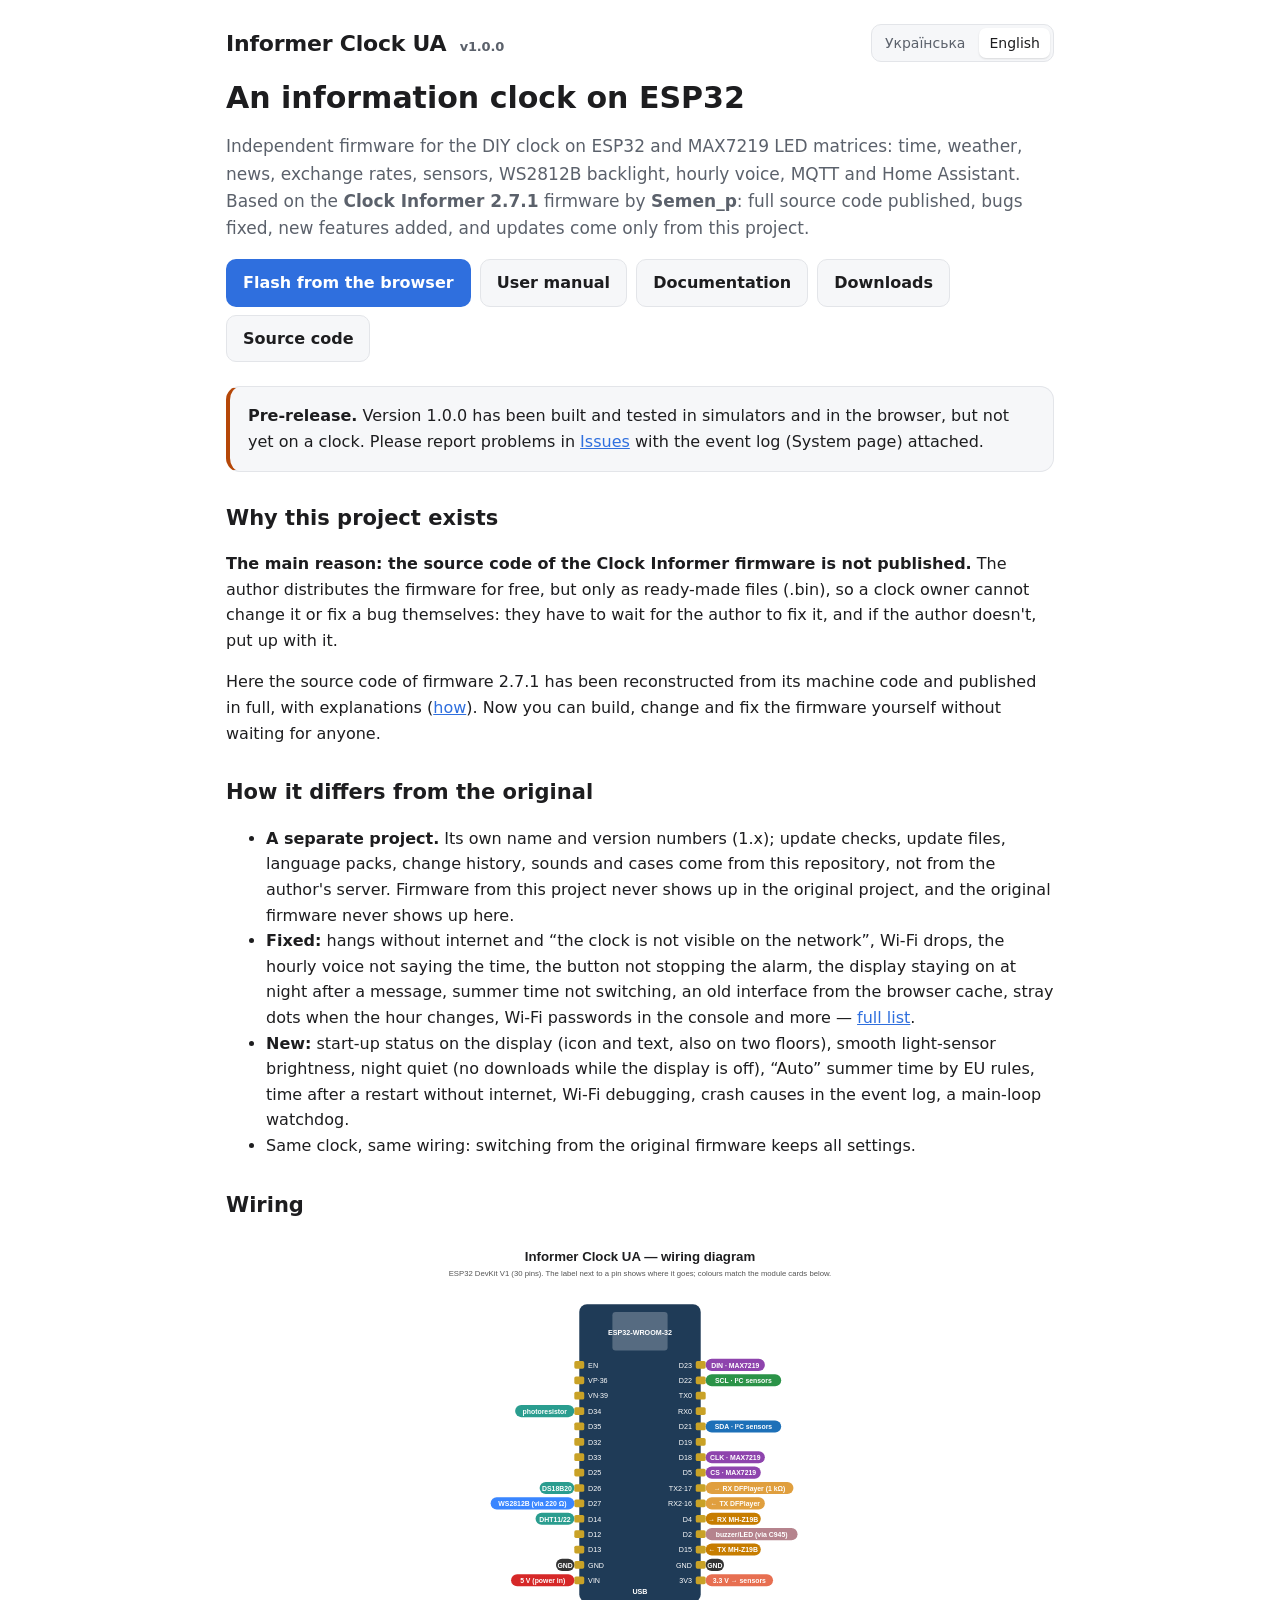
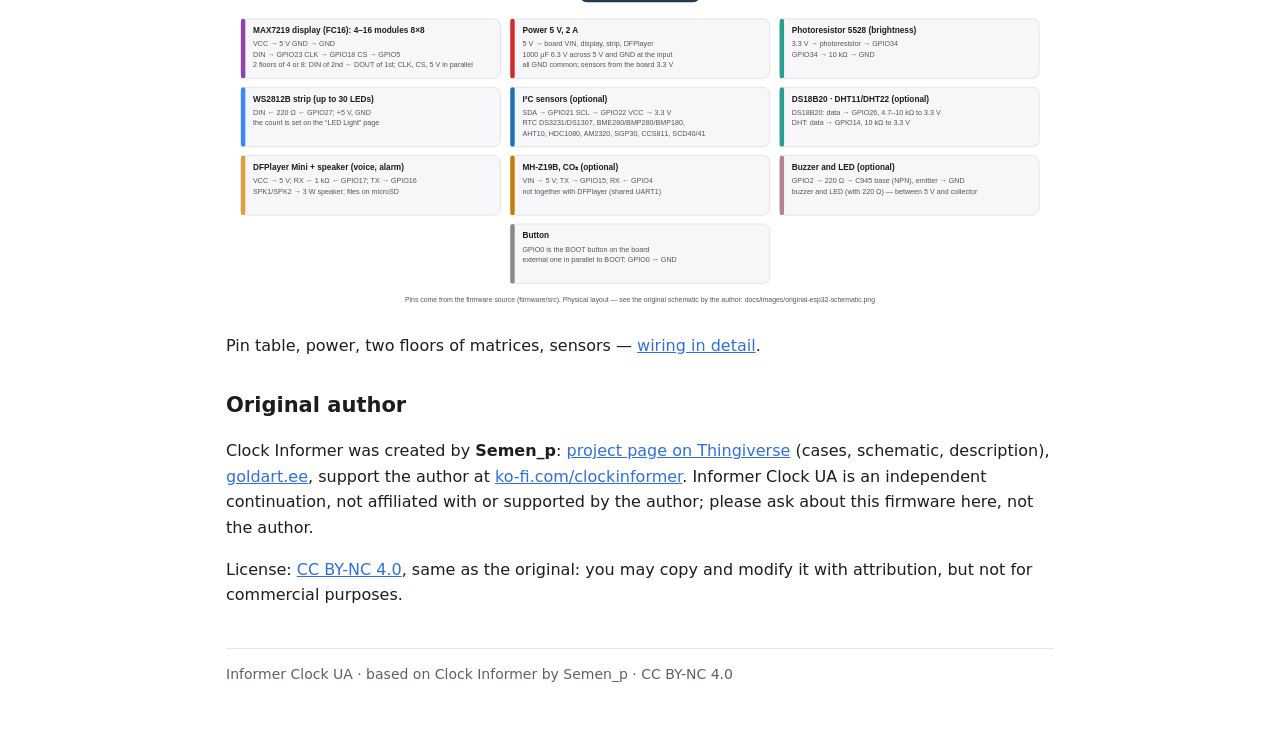
==== docs/index.html @ 3991f2bc "Опис: головна причина проєкту — вихідний код оригіналу не опублікований README, сайт, зміст документ" ====
<!doctype html>
<html lang="uk">
<head>
<meta charset="utf-8">
<meta name="viewport" content="width=device-width, initial-scale=1">
<title>Informer Clock UA</title>
<meta name="description" content="Informer Clock UA — незалежна прошивка з повним вихідним кодом для годинника-інформера на ESP32 і MAX7219 / independent firmware with full source code for the ESP32 + MAX7219 information clock">
<link rel="stylesheet" href="assets/site.css">
</head>
<body>
<main>
<header class="top">
  <div class="brand">Informer Clock UA <small>v<span id="ver">…</span></small></div>
  <div class="lang"><button data-set="uk">Українська</button><button data-set="en">English</button></div>
</header>

<!-- ============================== УКРАЇНСЬКА ============================== -->
<div data-l="uk">
<h1>Годинник-інформер на ESP32</h1>
<p class="lead">Незалежна прошивка для саморобного годинника на ESP32 і світлодіодних матрицях MAX7219: час, погода, новини, курси валют, датчики, підсвітка WS2812B, голос щогодини, MQTT і Home Assistant. Заснована на прошивці <b>Clock Informer 2.7.1</b> автора <b>Semen_p</b>: вихідний код опубліковано повністю, помилки виправлено, додано нові функції, оновлення приходять лише з цього проєкту.</p>

<p><a class="btn" href="flasher/">Прошити з браузера</a> <a class="btn secondary" href="manual/">Інструкція користувача</a> <a class="btn secondary" href="https://github.com/roman885-85/informer-clock-ua/blob/main/docs/uk/README.md">Документація</a> <a class="btn secondary" href="https://github.com/roman885-85/informer-clock-ua/releases">Завантаження</a> <a class="btn secondary" href="https://github.com/roman885-85/informer-clock-ua">Вихідний код</a></p>

<div class="card note"><b>Попередній випуск.</b> Версію 1.0.0 зібрано й перевірено на імітаторах та в браузері, але ще не на годиннику. Про помилки пишіть у <a href="https://github.com/roman885-85/informer-clock-ua/issues">Issues</a>, додавши журнал подій (сторінка System).</div>

<h2>Навіщо цей проєкт</h2>
<p><b>Головна причина — вихідний код прошивки Clock Informer не опублікований.</b> Автор поширює прошивку безкоштовно, але лише готовими файлами (.bin), тож власник годинника не може сам змінити її чи виправити помилку: доводиться чекати, поки її виправить автор, а якщо автор її не виправляє — миритися з нею.</p>
<p>Тут вихідний код прошивки 2.7.1 відтворено з її машинного коду й опубліковано повністю, з поясненнями (<a href="https://github.com/roman885-85/informer-clock-ua/blob/main/docs/uk/architecture.md#звідки-код">як саме</a>). Тепер прошивку можна самому зібрати, змінити й виправити, не чекаючи нікого.</p>

<h2>Чим відрізняється від оригіналу</h2>
<ul>
  <li><b>Окремий проєкт.</b> Власна назва й нумерація версій (1.x); перевірка оновлень, файли оновлення, мовні пакети, історія змін, звуки й корпуси — з цього репозиторію, а не з сервера автора. Прошивки цього проєкту не з'являються в оригінальному проєкті, а оригінальні — тут.</li>
  <li><b>Виправлено:</b> зависання без інтернету й «годинник не видно в мережі», обриви Wi-Fi, голос щогодини, що не називав час, кнопку, що не вимикала будильник, табло, що світило вночі після повідомлення, літній час, що не перемикався, старий інтерфейс із кешу браузера, зайві точки при зміні години, паролі Wi-Fi у консолі та інше — <a href="https://github.com/roman885-85/informer-clock-ua/blob/main/docs/uk/architecture.md">повний перелік</a>.</li>
  <li><b>Нове:</b> стан запуску на табло (значок і напис, і на двох поверхах), плавна яскравість за датчиком світла, нічна тиша (без завантажень, поки табло погашене), літній час «Авто» за правилами ЄС, час після перезапуску без інтернету, налагодження по Wi-Fi, запис причин аварій у журнал, сторож головного циклу.</li>
  <li>Той самий годинник і та сама схема: перехід із прошивки автора зберігає всі налаштування.</li>
</ul>

<h2>Підключення</h2>
<p><img src="images/wiring-esp32-uk.svg" alt="Схема підключення до ESP32"></p>
<p>Таблиця виводів, живлення, два поверхи матриць, датчики — <a href="https://github.com/roman885-85/informer-clock-ua/blob/main/docs/uk/wiring.md">докладно про підключення</a>.</p>

<h2>Автор оригіналу</h2>
<p>Годинник Clock Informer створив <b>Semen_p</b>: <a href="https://www.thingiverse.com/thing:3924947">сторінка проєкту на Thingiverse</a> (корпуси, схема, опис), <a href="https://www.goldart.ee/">goldart.ee</a>, підтримати автора — <a href="https://ko-fi.com/clockinformer">ko-fi.com/clockinformer</a>. Informer Clock UA — незалежне продовження, не пов'язане з автором і не підтримуване ним; з питаннями щодо цієї прошивки звертайтеся сюди, а не до автора.</p>
<p>Ліцензія — <a href="https://creativecommons.org/licenses/by-nc/4.0/deed.uk">CC BY-NC 4.0</a>, як в оригіналу: можна копіювати й змінювати із зазначенням автора, але не з комерційною метою.</p>
</div>

<!-- ============================== ENGLISH ============================== -->
<div data-l="en">
<h1>An information clock on ESP32</h1>
<p class="lead">Independent firmware for the DIY clock on ESP32 and MAX7219 LED matrices: time, weather, news, exchange rates, sensors, WS2812B backlight, hourly voice, MQTT and Home Assistant. Based on the <b>Clock Informer 2.7.1</b> firmware by <b>Semen_p</b>: full source code published, bugs fixed, new features added, and updates come only from this project.</p>

<p><a class="btn" href="flasher/">Flash from the browser</a> <a class="btn secondary" href="manual/">User manual</a> <a class="btn secondary" href="https://github.com/roman885-85/informer-clock-ua/blob/main/docs/en/README.md">Documentation</a> <a class="btn secondary" href="https://github.com/roman885-85/informer-clock-ua/releases">Downloads</a> <a class="btn secondary" href="https://github.com/roman885-85/informer-clock-ua">Source code</a></p>

<div class="card note"><b>Pre-release.</b> Version 1.0.0 has been built and tested in simulators and in the browser, but not yet on a clock. Please report problems in <a href="https://github.com/roman885-85/informer-clock-ua/issues">Issues</a> with the event log (System page) attached.</div>

<h2>Why this project exists</h2>
<p><b>The main reason: the source code of the Clock Informer firmware is not published.</b> The author distributes the firmware for free, but only as ready-made files (.bin), so a clock owner cannot change it or fix a bug themselves: they have to wait for the author to fix it, and if the author doesn't, put up with it.</p>
<p>Here the source code of firmware 2.7.1 has been reconstructed from its machine code and published in full, with explanations (<a href="https://github.com/roman885-85/informer-clock-ua/blob/main/docs/en/architecture.md#where-the-code-comes-from">how</a>). Now you can build, change and fix the firmware yourself without waiting for anyone.</p>

<h2>How it differs from the original</h2>
<ul>
  <li><b>A separate project.</b> Its own name and version numbers (1.x); update checks, update files, language packs, change history, sounds and cases come from this repository, not from the author's server. Firmware from this project never shows up in the original project, and the original firmware never shows up here.</li>
  <li><b>Fixed:</b> hangs without internet and “the clock is not visible on the network”, Wi-Fi drops, the hourly voice not saying the time, the button not stopping the alarm, the display staying on at night after a message, summer time not switching, an old interface from the browser cache, stray dots when the hour changes, Wi-Fi passwords in the console and more — <a href="https://github.com/roman885-85/informer-clock-ua/blob/main/docs/en/architecture.md">full list</a>.</li>
  <li><b>New:</b> start-up status on the display (icon and text, also on two floors), smooth light-sensor brightness, night quiet (no downloads while the display is off), “Auto” summer time by EU rules, time after a restart without internet, Wi-Fi debugging, crash causes in the event log, a main-loop watchdog.</li>
  <li>Same clock, same wiring: switching from the original firmware keeps all settings.</li>
</ul>

<h2>Wiring</h2>
<p><img src="images/wiring-esp32-en.svg" alt="ESP32 wiring diagram"></p>
<p>Pin table, power, two floors of matrices, sensors — <a href="https://github.com/roman885-85/informer-clock-ua/blob/main/docs/en/wiring.md">wiring in detail</a>.</p>

<h2>Original author</h2>
<p>Clock Informer was created by <b>Semen_p</b>: <a href="https://www.thingiverse.com/thing:3924947">project page on Thingiverse</a> (cases, schematic, description), <a href="https://www.goldart.ee/">goldart.ee</a>, support the author at <a href="https://ko-fi.com/clockinformer">ko-fi.com/clockinformer</a>. Informer Clock UA is an independent continuation, not affiliated with or supported by the author; please ask about this firmware here, not the author.</p>
<p>License: <a href="https://creativecommons.org/licenses/by-nc/4.0/">CC BY-NC 4.0</a>, same as the original: you may copy and modify it with attribution, but not for commercial purposes.</p>
</div>

<footer>
  <span data-l="uk">Informer Clock UA · на основі Clock Informer автора Semen_p · CC BY-NC 4.0</span>
  <span data-l="en">Informer Clock UA · based on Clock Informer by Semen_p · CC BY-NC 4.0</span>
</footer>
</main>
<script src="assets/lang.js"></script>
<script>
fetch('flasher/manifest.json').then(function (r) { return r.json(); }).then(function (m) { document.getElementById('ver').textContent = m.version; }).catch(function () {});
</script>
</body>
</html>
---- docs/assets/site.css ----
/* Informer Clock UA — стиль сторінок проєкту (GitHub Pages) */
:root { --bg:#ffffff; --fg:#1d1d1f; --muted:#5b616b; --card:#f6f7f9; --line:#e3e5e9; --accent:#2f6fde; --accent-fg:#ffffff; --warn:#b54708; --ok:#1a7f37; }
@media (prefers-color-scheme: dark) { :root:not([data-theme="light"]) { --bg:#0d1117; --fg:#e6edf3; --muted:#9aa4ae; --card:#161b22; --line:#30363d; --accent:#4c8dff; --warn:#f0a35e; --ok:#3fb950; } }
* { box-sizing: border-box; }
body { margin:0; background:var(--bg); color:var(--fg); font:16px/1.6 system-ui, -apple-system, "Segoe UI", Roboto, "Helvetica Neue", Arial, sans-serif; }
main { max-width: 860px; margin: 0 auto; padding: 24px 16px 64px; }
header.top { display:flex; flex-wrap:wrap; align-items:center; justify-content:space-between; gap:12px; margin-bottom:8px; }
.brand { font-weight:800; font-size:22px; letter-spacing:-0.01em; }
.brand small { font-weight:600; color:var(--muted); font-size:13px; margin-left:6px; }
.lang { display:flex; gap:4px; background:var(--card); border:1px solid var(--line); border-radius:10px; padding:3px; }
.lang button { border:0; background:transparent; color:var(--muted); font:inherit; font-size:14px; padding:4px 10px; border-radius:7px; cursor:pointer; }
.lang button[aria-pressed="true"] { background:var(--bg); color:var(--fg); box-shadow:0 1px 2px rgba(0,0,0,.12); }
h1 { font-size:30px; line-height:1.2; margin:18px 0 8px; }
h2 { font-size:21px; margin:30px 0 10px; }
h3 { font-size:17px; margin:20px 0 6px; }
p, li { color:var(--fg); }
.lead { color:var(--muted); font-size:17px; }
.card { background:var(--card); border:1px solid var(--line); border-radius:14px; padding:16px 18px; margin:14px 0; }
.note { border-left:4px solid var(--warn); }
.ok { border-left:4px solid var(--ok); }
a { color:var(--accent); }
code, kbd { font:14px Menlo, Consolas, monospace; background:var(--card); border:1px solid var(--line); border-radius:6px; padding:1px 5px; }
pre { background:var(--card); border:1px solid var(--line); border-radius:10px; padding:12px; overflow-x:auto; }
pre code { border:0; padding:0; background:none; }
.grid { display:grid; grid-template-columns: repeat(auto-fit, minmax(240px, 1fr)); gap:12px; }
.btn { display:inline-block; background:var(--accent); color:var(--accent-fg); text-decoration:none; font:inherit; font-weight:600; padding:10px 16px; border-radius:10px; border:1px solid transparent; cursor:pointer; margin:0 4px 8px 0; }
.btn.secondary { background:var(--card); color:var(--fg); border:1px solid var(--line); }
table { border-collapse:collapse; width:100%; font-size:15px; }
th, td { border:1px solid var(--line); padding:6px 9px; text-align:left; vertical-align:top; }
th { background:var(--card); }
img { max-width:100%; height:auto; border-radius:10px; }
footer { margin-top:40px; color:var(--muted); font-size:14px; border-top:1px solid var(--line); padding-top:14px; }
[data-l] { display:none; }
html[lang="uk"] [data-l="uk"], html[lang="en"] [data-l="en"] { display:revert; }
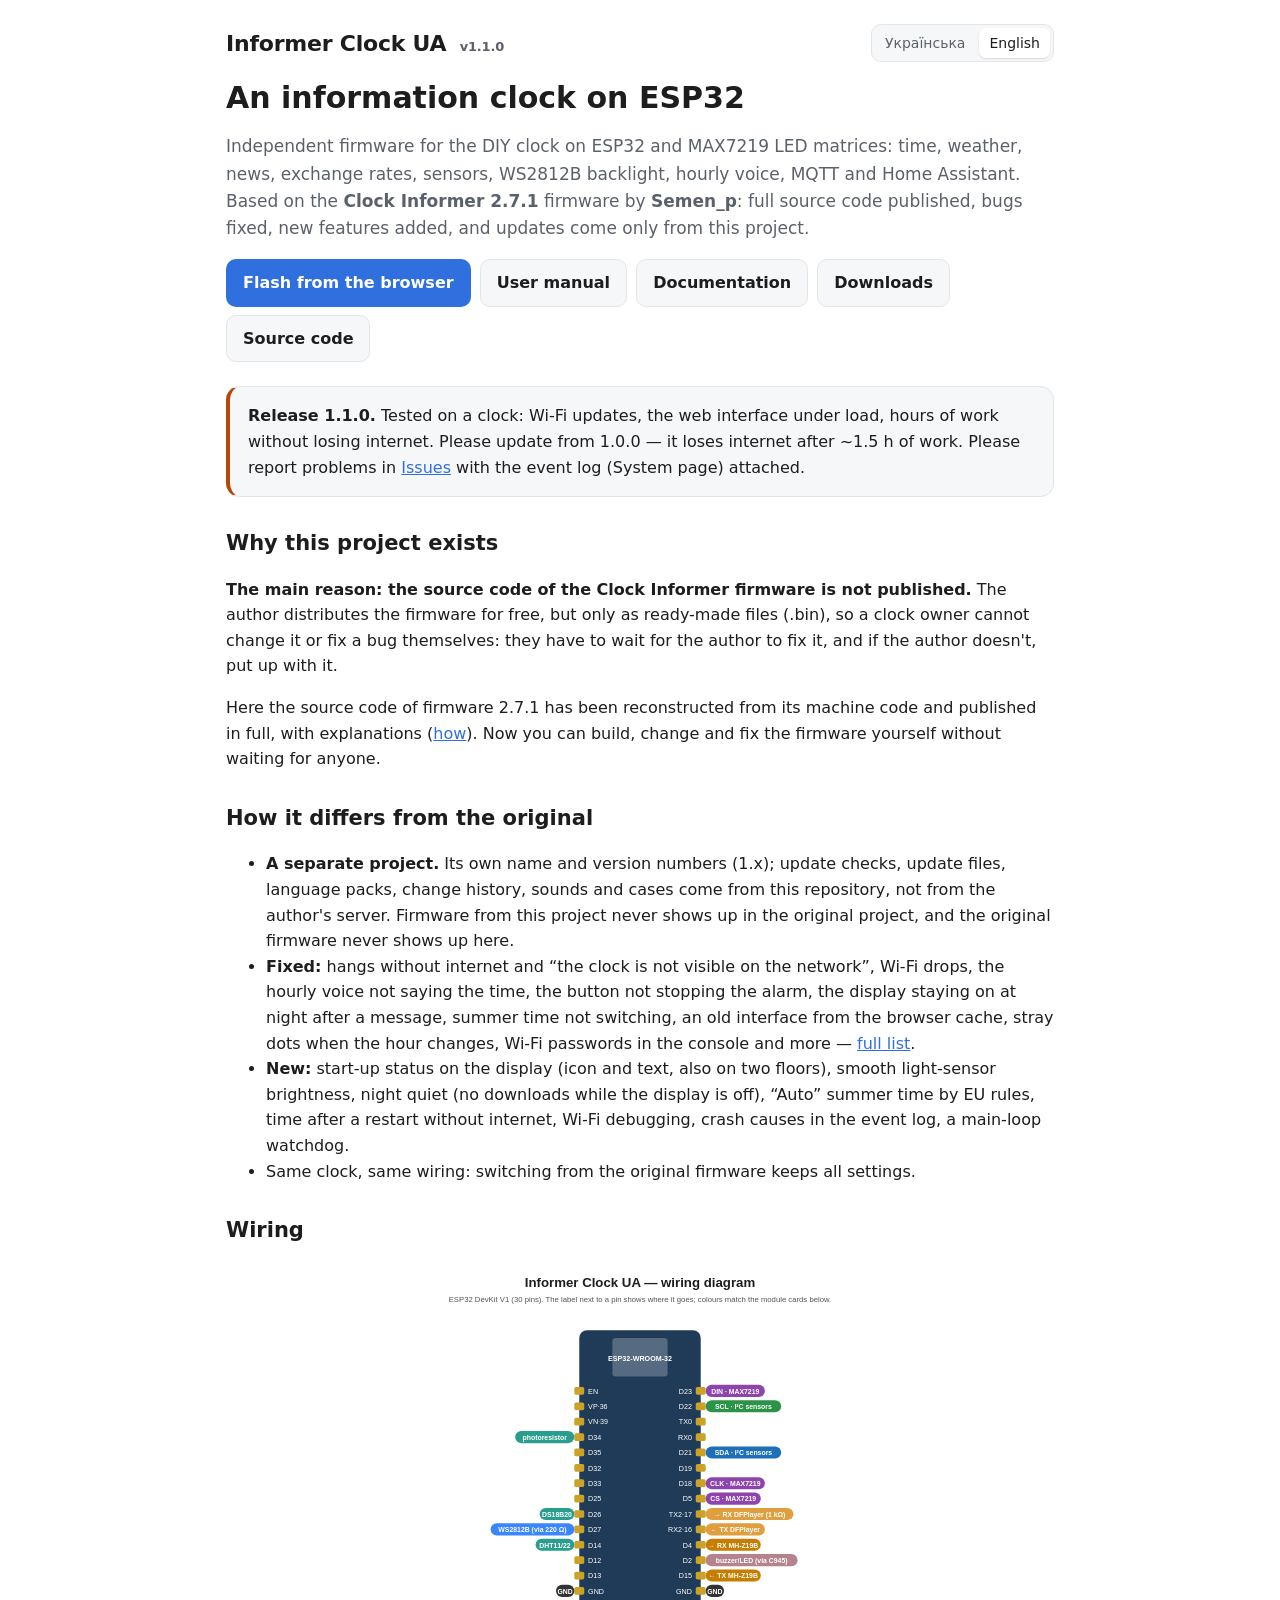
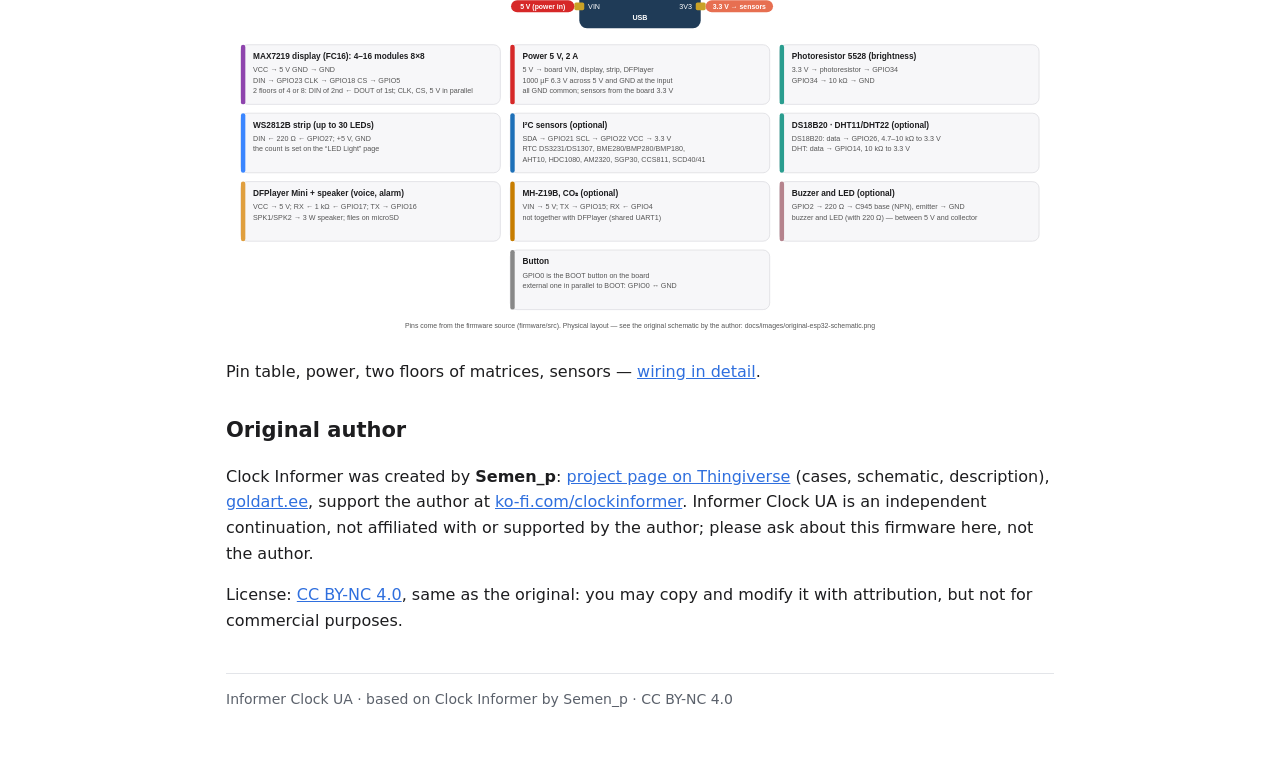
==== commit 77809764: "Випуск 1.1.0 (підготовка, не опубліковано): версія 1.1.0, дата 2026-10-31; збірка випуску (docs/firm" ====
--- a/docs/index.html
+++ b/docs/index.html
@@ -21,7 +21,7 @@
 
 <p><a class="btn" href="flasher/">Прошити з браузера</a> <a class="btn secondary" href="manual/">Інструкція користувача</a> <a class="btn secondary" href="https://github.com/roman885-85/informer-clock-ua/blob/main/docs/uk/README.md">Документація</a> <a class="btn secondary" href="https://github.com/roman885-85/informer-clock-ua/releases">Завантаження</a> <a class="btn secondary" href="https://github.com/roman885-85/informer-clock-ua">Вихідний код</a></p>
 
-<div class="card note"><b>Попередній випуск.</b> Версію 1.0.0 зібрано й перевірено на імітаторах та в браузері, але ще не на годиннику. Про помилки пишіть у <a href="https://github.com/roman885-85/informer-clock-ua/issues">Issues</a>, додавши журнал подій (сторінка System).</div>
+<div class="card note"><b>Випуск 1.1.0.</b> Перевірено на годиннику: оновлення по Wi-Fi, веб-інтерфейс під навантаженням, години роботи без втрати інтернету. З 1.0.0 варто оновитися — через ~1,5 год роботи вона губить інтернет. Про помилки пишіть у <a href="https://github.com/roman885-85/informer-clock-ua/issues">Issues</a>, додавши журнал подій (сторінка System).</div>
 
 <h2>Навіщо цей проєкт</h2>
 <p><b>Головна причина — вихідний код прошивки Clock Informer не опублікований.</b> Автор поширює прошивку безкоштовно, але лише готовими файлами (.bin), тож власник годинника не може сам змінити її чи виправити помилку: доводиться чекати, поки її виправить автор, а якщо автор її не виправляє — миритися з нею.</p>
@@ -51,7 +51,7 @@
 
 <p><a class="btn" href="flasher/">Flash from the browser</a> <a class="btn secondary" href="manual/">User manual</a> <a class="btn secondary" href="https://github.com/roman885-85/informer-clock-ua/blob/main/docs/en/README.md">Documentation</a> <a class="btn secondary" href="https://github.com/roman885-85/informer-clock-ua/releases">Downloads</a> <a class="btn secondary" href="https://github.com/roman885-85/informer-clock-ua">Source code</a></p>
 
-<div class="card note"><b>Pre-release.</b> Version 1.0.0 has been built and tested in simulators and in the browser, but not yet on a clock. Please report problems in <a href="https://github.com/roman885-85/informer-clock-ua/issues">Issues</a> with the event log (System page) attached.</div>
+<div class="card note"><b>Release 1.1.0.</b> Tested on a clock: Wi-Fi updates, the web interface under load, hours of work without losing internet. Please update from 1.0.0 — it loses internet after ~1.5 h of work. Please report problems in <a href="https://github.com/roman885-85/informer-clock-ua/issues">Issues</a> with the event log (System page) attached.</div>
 
 <h2>Why this project exists</h2>
 <p><b>The main reason: the source code of the Clock Informer firmware is not published.</b> The author distributes the firmware for free, but only as ready-made files (.bin), so a clock owner cannot change it or fix a bug themselves: they have to wait for the author to fix it, and if the author doesn't, put up with it.</p>
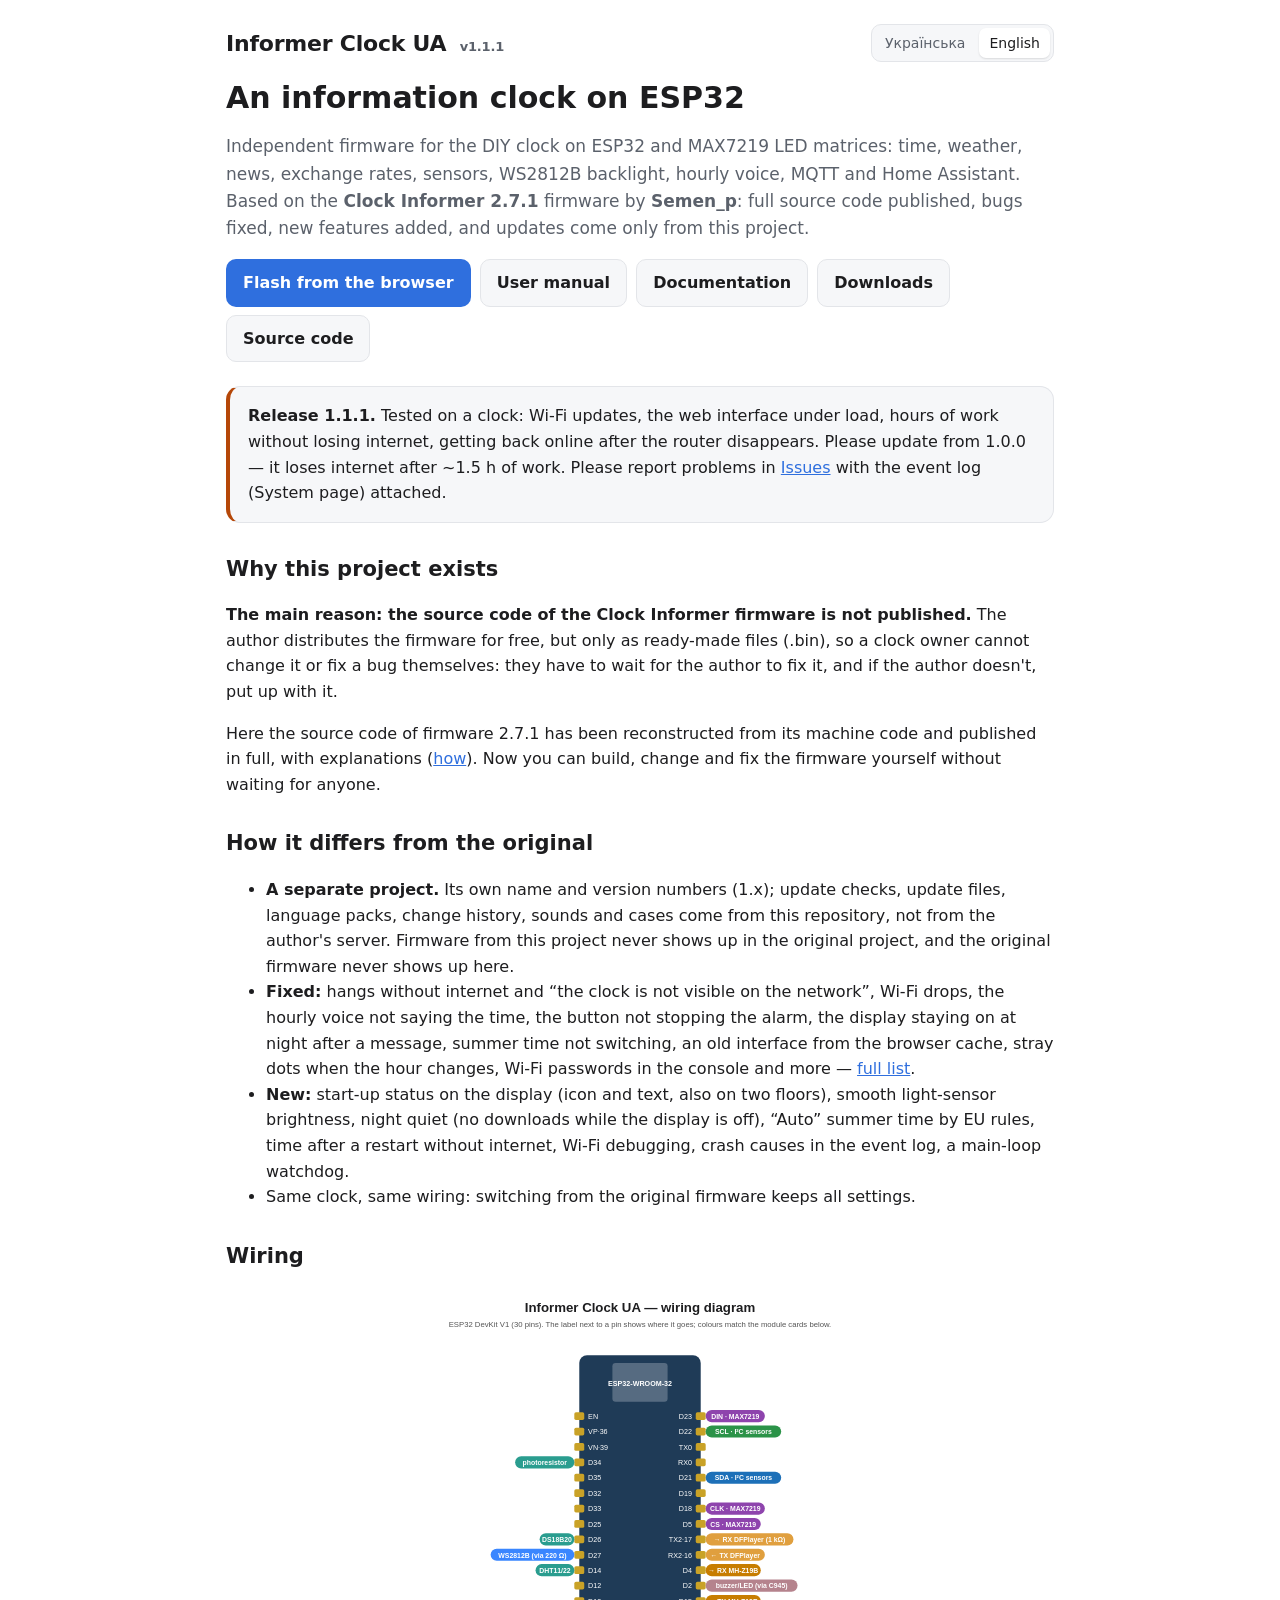
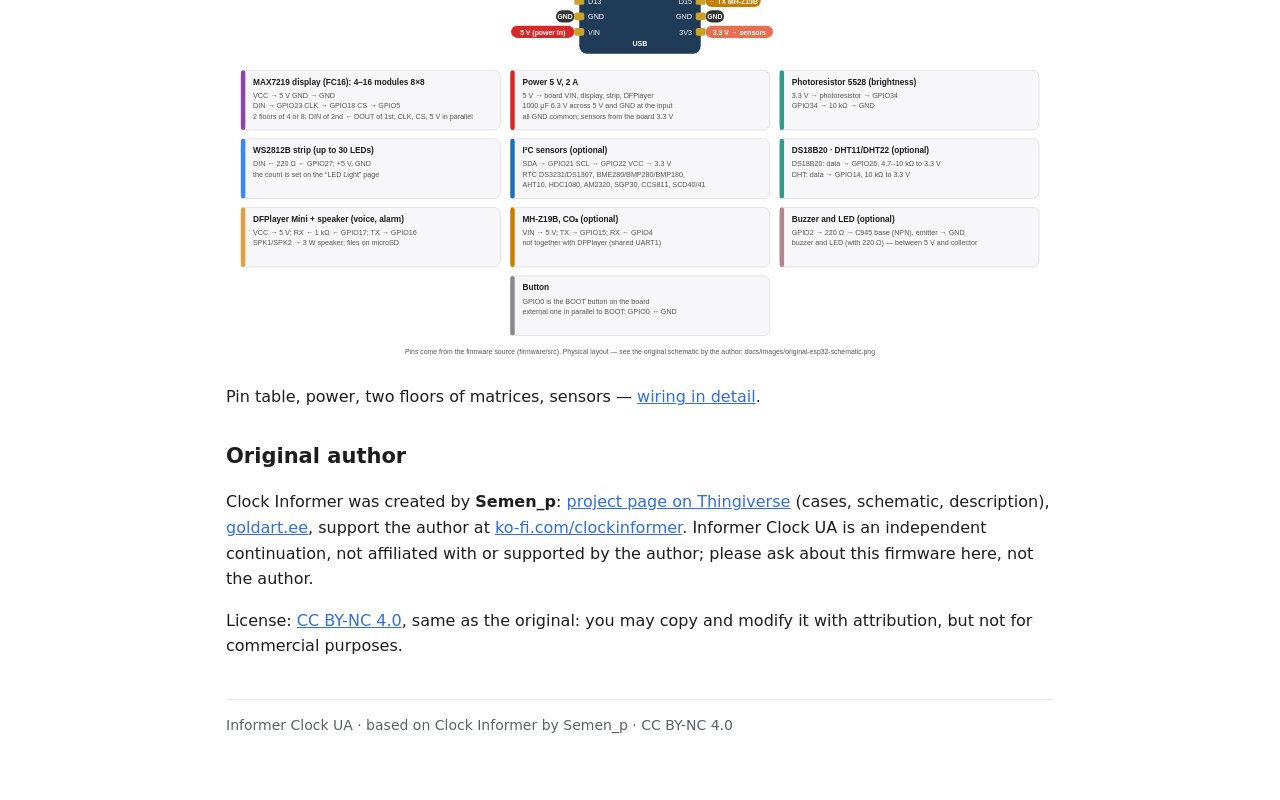
==== commit 6d198c62: "Випуск 1.1.1: годинник не «застрягає» без роутера (перезапуск після вичерпаних циклів перепідключенн" ====
--- a/docs/index.html
+++ b/docs/index.html
@@ -21,7 +21,7 @@
 
 <p><a class="btn" href="flasher/">Прошити з браузера</a> <a class="btn secondary" href="manual/">Інструкція користувача</a> <a class="btn secondary" href="https://github.com/roman885-85/informer-clock-ua/blob/main/docs/uk/README.md">Документація</a> <a class="btn secondary" href="https://github.com/roman885-85/informer-clock-ua/releases">Завантаження</a> <a class="btn secondary" href="https://github.com/roman885-85/informer-clock-ua">Вихідний код</a></p>
 
-<div class="card note"><b>Випуск 1.1.0.</b> Перевірено на годиннику: оновлення по Wi-Fi, веб-інтерфейс під навантаженням, години роботи без втрати інтернету. З 1.0.0 варто оновитися — через ~1,5 год роботи вона губить інтернет. Про помилки пишіть у <a href="https://github.com/roman885-85/informer-clock-ua/issues">Issues</a>, додавши журнал подій (сторінка System).</div>
+<div class="card note"><b>Випуск 1.1.1.</b> Перевірено на годиннику: оновлення по Wi-Fi, веб-інтерфейс під навантаженням, години роботи без втрати інтернету, повернення до мережі після зникнення роутера. З 1.0.0 варто оновитися — через ~1,5 год роботи вона губить інтернет. Про помилки пишіть у <a href="https://github.com/roman885-85/informer-clock-ua/issues">Issues</a>, додавши журнал подій (сторінка System).</div>
 
 <h2>Навіщо цей проєкт</h2>
 <p><b>Головна причина — вихідний код прошивки Clock Informer не опублікований.</b> Автор поширює прошивку безкоштовно, але лише готовими файлами (.bin), тож власник годинника не може сам змінити її чи виправити помилку: доводиться чекати, поки її виправить автор, а якщо автор її не виправляє — миритися з нею.</p>
@@ -51,7 +51,7 @@
 
 <p><a class="btn" href="flasher/">Flash from the browser</a> <a class="btn secondary" href="manual/">User manual</a> <a class="btn secondary" href="https://github.com/roman885-85/informer-clock-ua/blob/main/docs/en/README.md">Documentation</a> <a class="btn secondary" href="https://github.com/roman885-85/informer-clock-ua/releases">Downloads</a> <a class="btn secondary" href="https://github.com/roman885-85/informer-clock-ua">Source code</a></p>
 
-<div class="card note"><b>Release 1.1.0.</b> Tested on a clock: Wi-Fi updates, the web interface under load, hours of work without losing internet. Please update from 1.0.0 — it loses internet after ~1.5 h of work. Please report problems in <a href="https://github.com/roman885-85/informer-clock-ua/issues">Issues</a> with the event log (System page) attached.</div>
+<div class="card note"><b>Release 1.1.1.</b> Tested on a clock: Wi-Fi updates, the web interface under load, hours of work without losing internet, getting back online after the router disappears. Please update from 1.0.0 — it loses internet after ~1.5 h of work. Please report problems in <a href="https://github.com/roman885-85/informer-clock-ua/issues">Issues</a> with the event log (System page) attached.</div>
 
 <h2>Why this project exists</h2>
 <p><b>The main reason: the source code of the Clock Informer firmware is not published.</b> The author distributes the firmware for free, but only as ready-made files (.bin), so a clock owner cannot change it or fix a bug themselves: they have to wait for the author to fix it, and if the author doesn't, put up with it.</p>
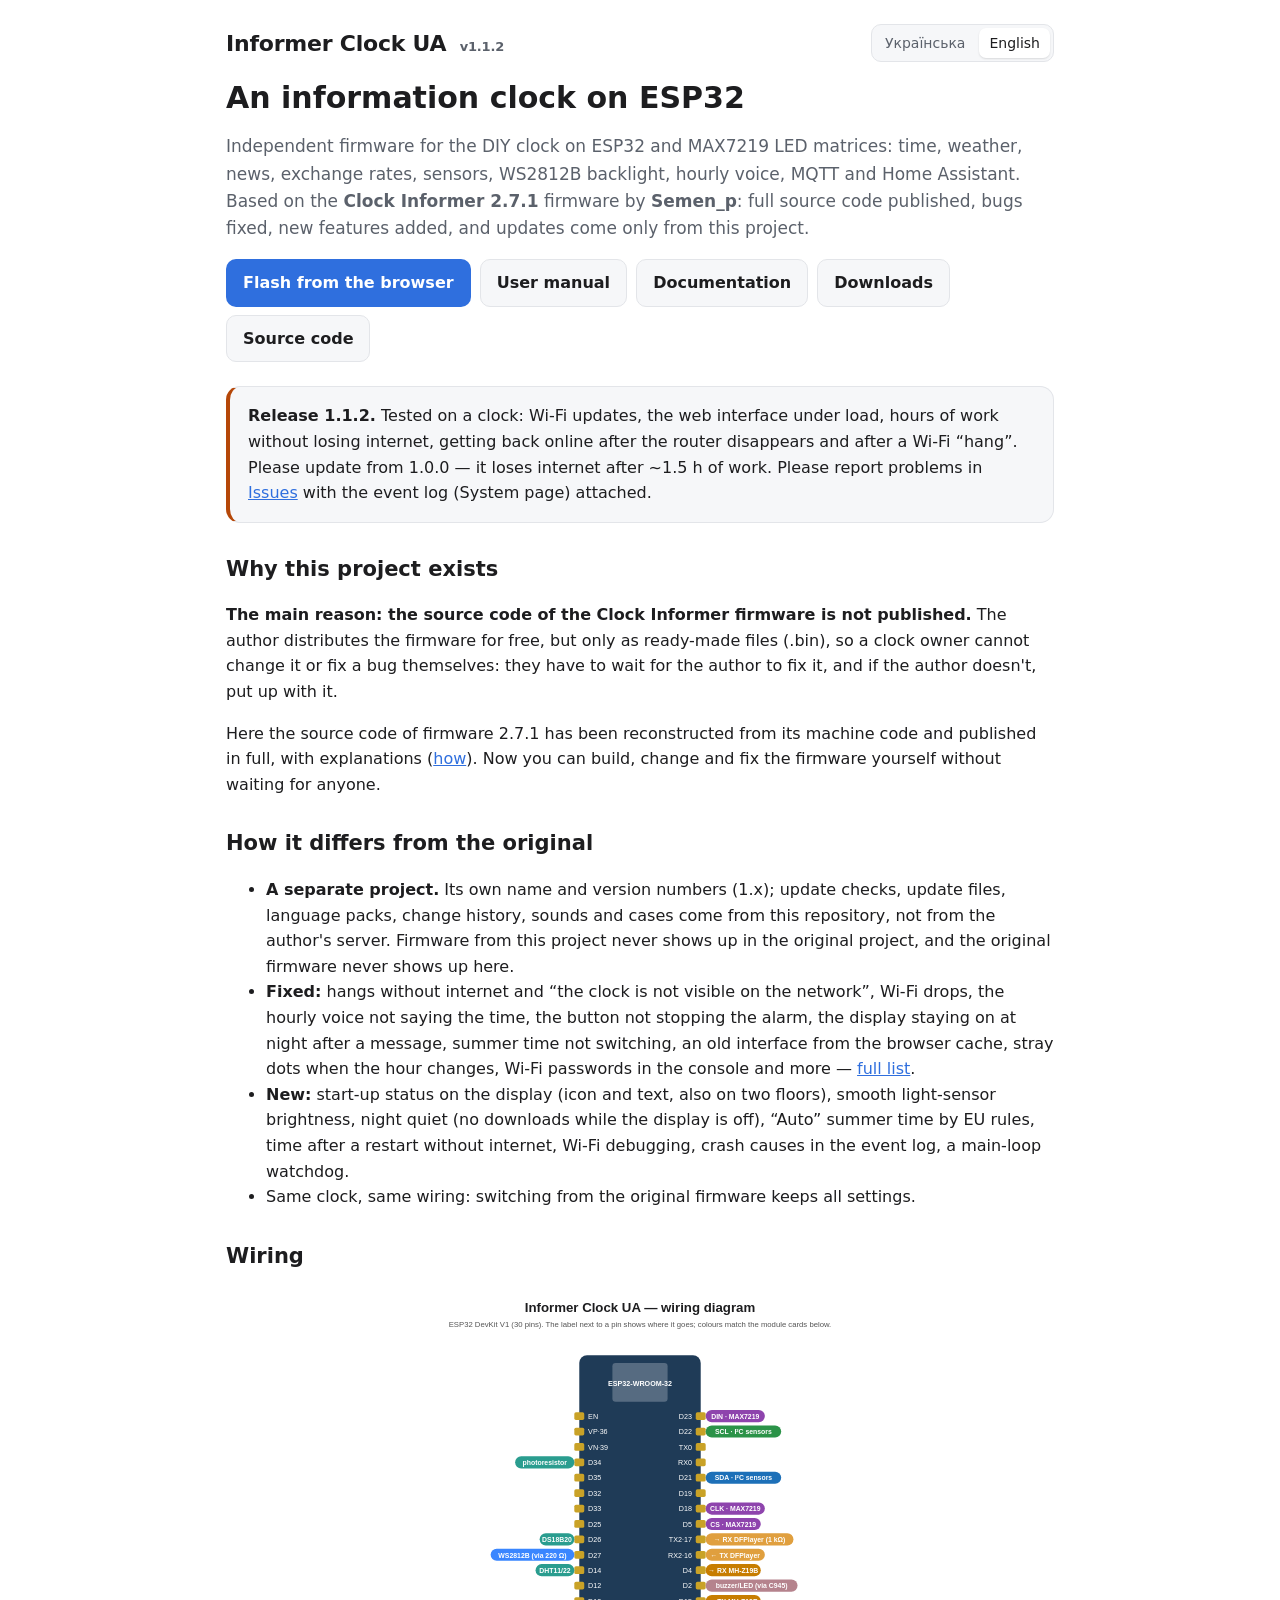
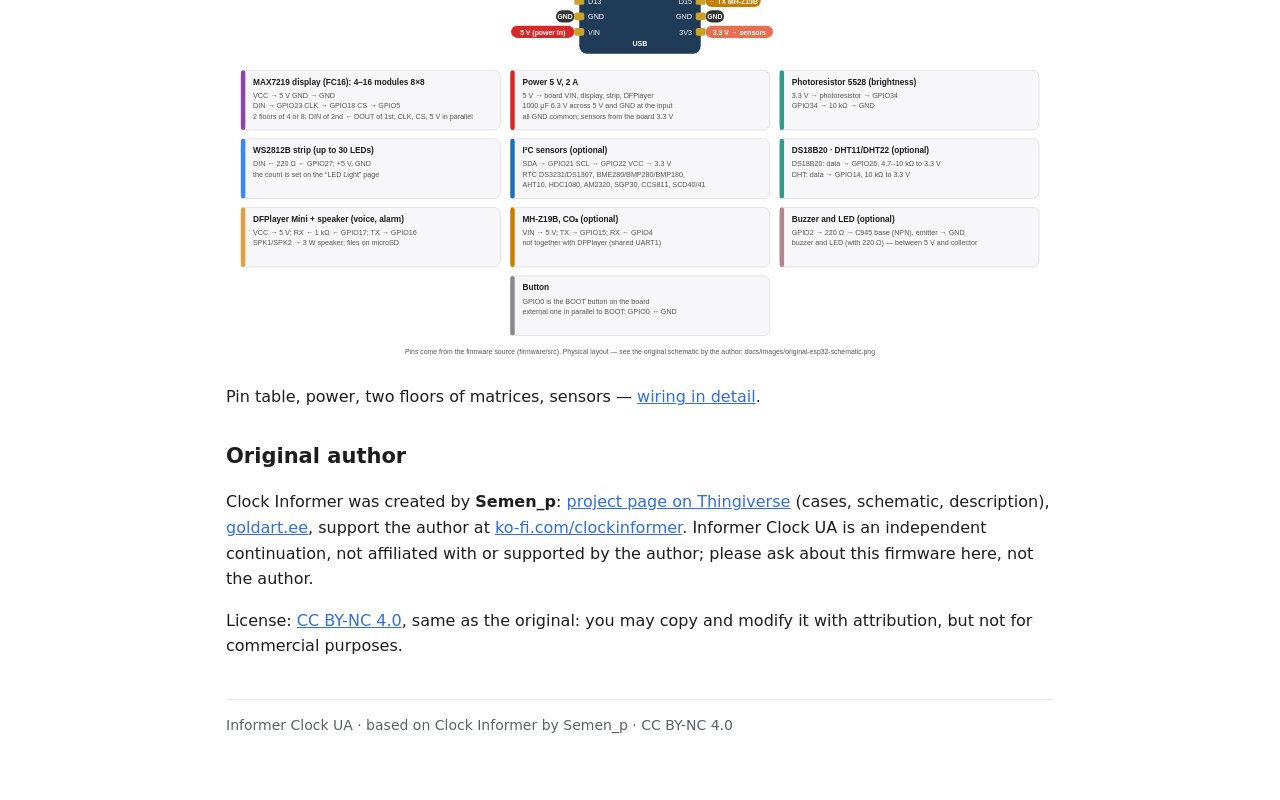
==== commit f75b1787: "Випуск 1.1.2: годинник не «зависає в мережі» — коли обробка подій Wi-Fi стала (статус «підключено», " ====
--- a/docs/index.html
+++ b/docs/index.html
@@ -21,7 +21,7 @@
 
 <p><a class="btn" href="flasher/">Прошити з браузера</a> <a class="btn secondary" href="manual/">Інструкція користувача</a> <a class="btn secondary" href="https://github.com/roman885-85/informer-clock-ua/blob/main/docs/uk/README.md">Документація</a> <a class="btn secondary" href="https://github.com/roman885-85/informer-clock-ua/releases">Завантаження</a> <a class="btn secondary" href="https://github.com/roman885-85/informer-clock-ua">Вихідний код</a></p>
 
-<div class="card note"><b>Випуск 1.1.1.</b> Перевірено на годиннику: оновлення по Wi-Fi, веб-інтерфейс під навантаженням, години роботи без втрати інтернету, повернення до мережі після зникнення роутера. З 1.0.0 варто оновитися — через ~1,5 год роботи вона губить інтернет. Про помилки пишіть у <a href="https://github.com/roman885-85/informer-clock-ua/issues">Issues</a>, додавши журнал подій (сторінка System).</div>
+<div class="card note"><b>Випуск 1.1.2.</b> Перевірено на годиннику: оновлення по Wi-Fi, веб-інтерфейс під навантаженням, години роботи без втрати інтернету, повернення до мережі після зникнення роутера й після «зависання» Wi-Fi. З 1.0.0 варто оновитися — через ~1,5 год роботи вона губить інтернет. Про помилки пишіть у <a href="https://github.com/roman885-85/informer-clock-ua/issues">Issues</a>, додавши журнал подій (сторінка System).</div>
 
 <h2>Навіщо цей проєкт</h2>
 <p><b>Головна причина — вихідний код прошивки Clock Informer не опублікований.</b> Автор поширює прошивку безкоштовно, але лише готовими файлами (.bin), тож власник годинника не може сам змінити її чи виправити помилку: доводиться чекати, поки її виправить автор, а якщо автор її не виправляє — миритися з нею.</p>
@@ -51,7 +51,7 @@
 
 <p><a class="btn" href="flasher/">Flash from the browser</a> <a class="btn secondary" href="manual/">User manual</a> <a class="btn secondary" href="https://github.com/roman885-85/informer-clock-ua/blob/main/docs/en/README.md">Documentation</a> <a class="btn secondary" href="https://github.com/roman885-85/informer-clock-ua/releases">Downloads</a> <a class="btn secondary" href="https://github.com/roman885-85/informer-clock-ua">Source code</a></p>
 
-<div class="card note"><b>Release 1.1.1.</b> Tested on a clock: Wi-Fi updates, the web interface under load, hours of work without losing internet, getting back online after the router disappears. Please update from 1.0.0 — it loses internet after ~1.5 h of work. Please report problems in <a href="https://github.com/roman885-85/informer-clock-ua/issues">Issues</a> with the event log (System page) attached.</div>
+<div class="card note"><b>Release 1.1.2.</b> Tested on a clock: Wi-Fi updates, the web interface under load, hours of work without losing internet, getting back online after the router disappears and after a Wi-Fi “hang”. Please update from 1.0.0 — it loses internet after ~1.5 h of work. Please report problems in <a href="https://github.com/roman885-85/informer-clock-ua/issues">Issues</a> with the event log (System page) attached.</div>
 
 <h2>Why this project exists</h2>
 <p><b>The main reason: the source code of the Clock Informer firmware is not published.</b> The author distributes the firmware for free, but only as ready-made files (.bin), so a clock owner cannot change it or fix a bug themselves: they have to wait for the author to fix it, and if the author doesn't, put up with it.</p>
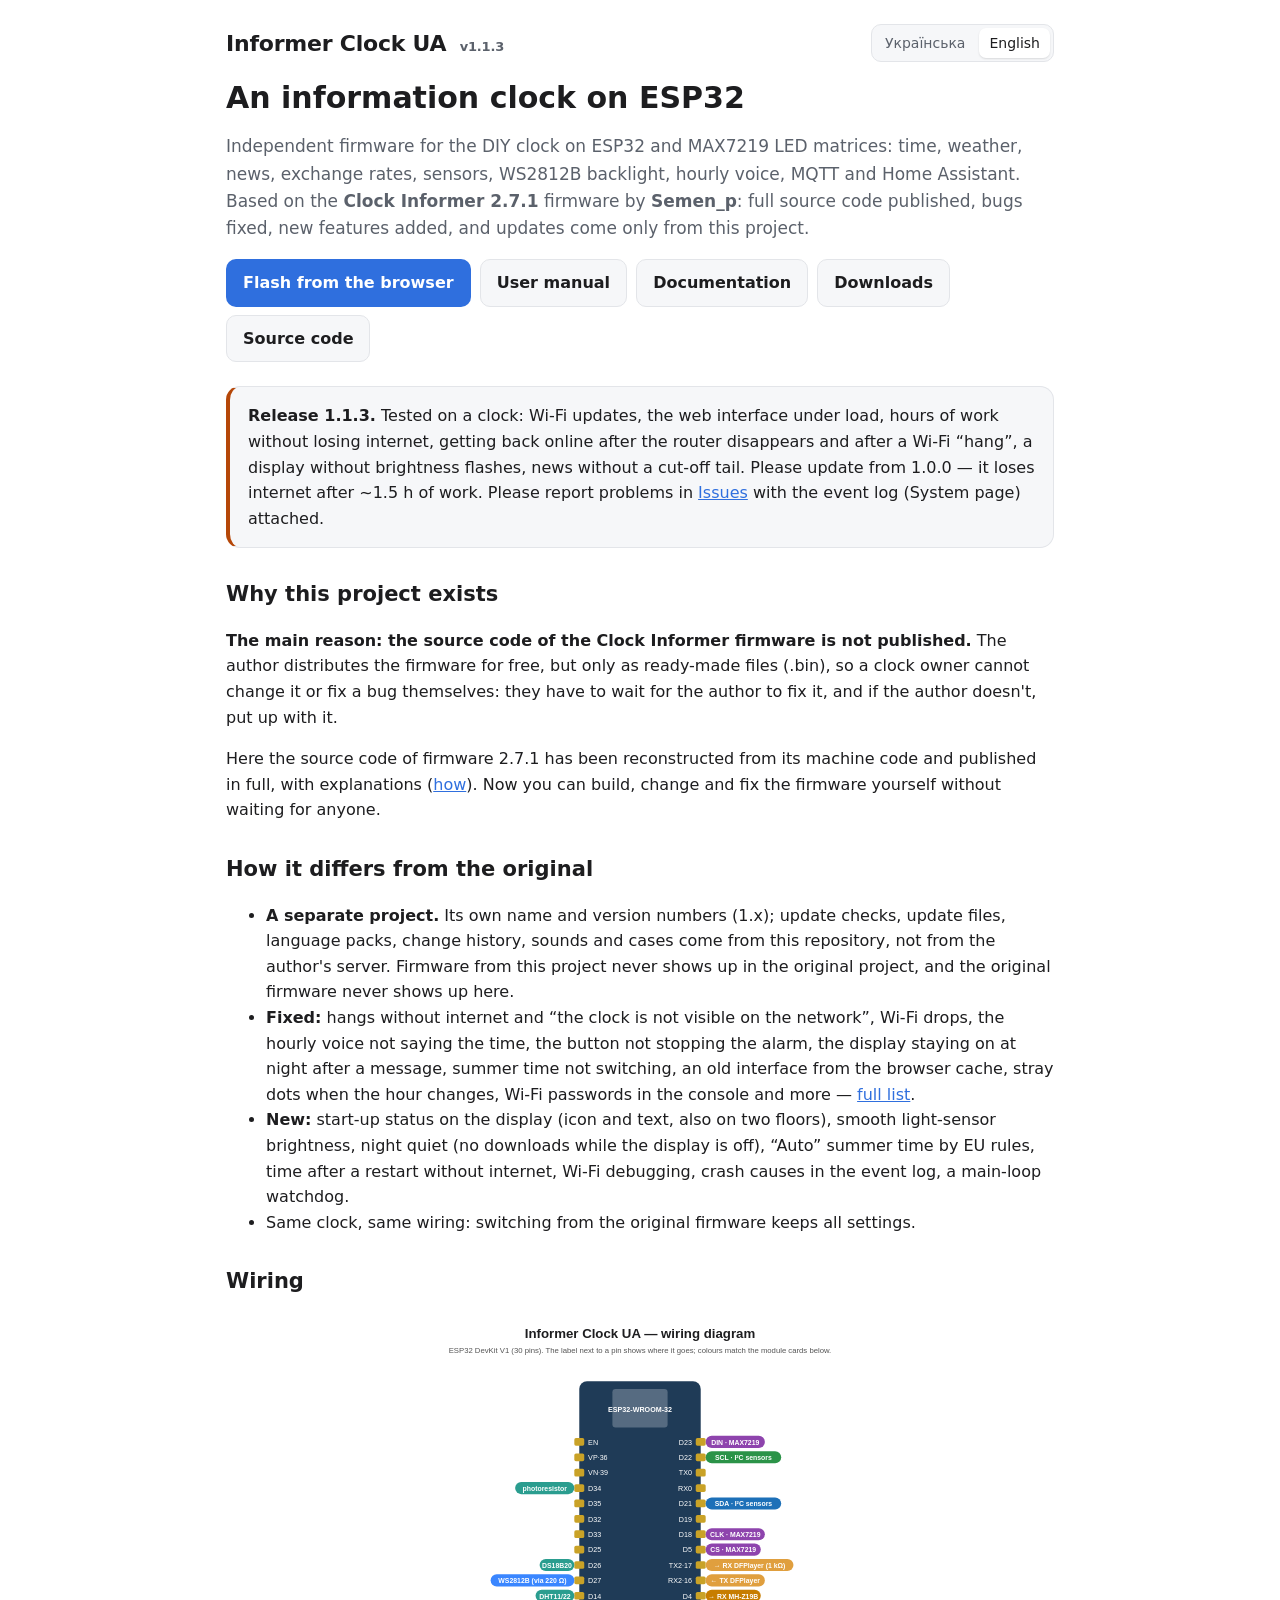
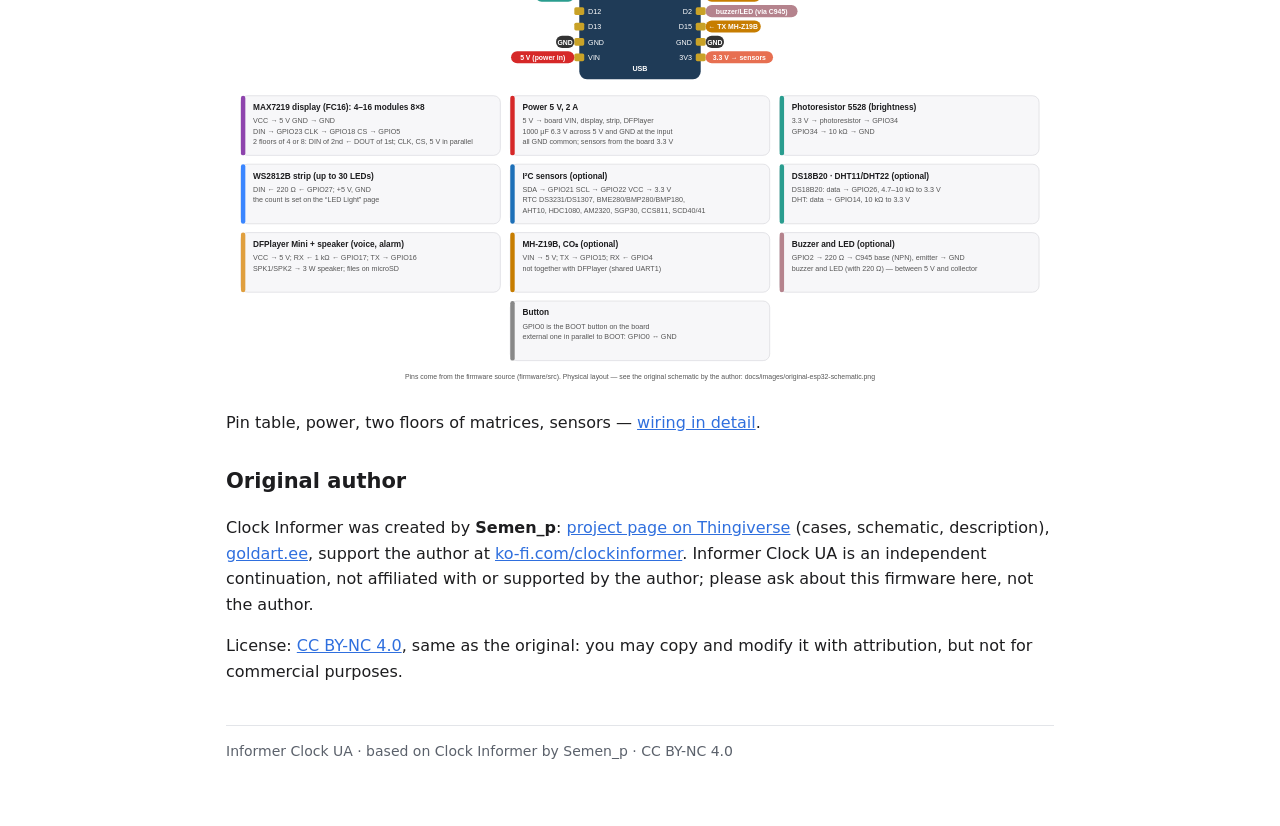
==== commit 0efddaa7: "Випуск 1.1.3: табло не спалахує на повну яскравість (ефект «Фэйд» вів до застарілої яскравості зон)," ====
--- a/docs/index.html
+++ b/docs/index.html
@@ -21,7 +21,7 @@
 
 <p><a class="btn" href="flasher/">Прошити з браузера</a> <a class="btn secondary" href="manual/">Інструкція користувача</a> <a class="btn secondary" href="https://github.com/roman885-85/informer-clock-ua/blob/main/docs/uk/README.md">Документація</a> <a class="btn secondary" href="https://github.com/roman885-85/informer-clock-ua/releases">Завантаження</a> <a class="btn secondary" href="https://github.com/roman885-85/informer-clock-ua">Вихідний код</a></p>
 
-<div class="card note"><b>Випуск 1.1.2.</b> Перевірено на годиннику: оновлення по Wi-Fi, веб-інтерфейс під навантаженням, години роботи без втрати інтернету, повернення до мережі після зникнення роутера й після «зависання» Wi-Fi. З 1.0.0 варто оновитися — через ~1,5 год роботи вона губить інтернет. Про помилки пишіть у <a href="https://github.com/roman885-85/informer-clock-ua/issues">Issues</a>, додавши журнал подій (сторінка System).</div>
+<div class="card note"><b>Випуск 1.1.3.</b> Перевірено на годиннику: оновлення по Wi-Fi, веб-інтерфейс під навантаженням, години роботи без втрати інтернету, повернення до мережі після зникнення роутера й після «зависання» Wi-Fi, табло без спалахів яскравості, новини без обірваного хвоста. З 1.0.0 варто оновитися — через ~1,5 год роботи вона губить інтернет. Про помилки пишіть у <a href="https://github.com/roman885-85/informer-clock-ua/issues">Issues</a>, додавши журнал подій (сторінка System).</div>
 
 <h2>Навіщо цей проєкт</h2>
 <p><b>Головна причина — вихідний код прошивки Clock Informer не опублікований.</b> Автор поширює прошивку безкоштовно, але лише готовими файлами (.bin), тож власник годинника не може сам змінити її чи виправити помилку: доводиться чекати, поки її виправить автор, а якщо автор її не виправляє — миритися з нею.</p>
@@ -51,7 +51,7 @@
 
 <p><a class="btn" href="flasher/">Flash from the browser</a> <a class="btn secondary" href="manual/">User manual</a> <a class="btn secondary" href="https://github.com/roman885-85/informer-clock-ua/blob/main/docs/en/README.md">Documentation</a> <a class="btn secondary" href="https://github.com/roman885-85/informer-clock-ua/releases">Downloads</a> <a class="btn secondary" href="https://github.com/roman885-85/informer-clock-ua">Source code</a></p>
 
-<div class="card note"><b>Release 1.1.2.</b> Tested on a clock: Wi-Fi updates, the web interface under load, hours of work without losing internet, getting back online after the router disappears and after a Wi-Fi “hang”. Please update from 1.0.0 — it loses internet after ~1.5 h of work. Please report problems in <a href="https://github.com/roman885-85/informer-clock-ua/issues">Issues</a> with the event log (System page) attached.</div>
+<div class="card note"><b>Release 1.1.3.</b> Tested on a clock: Wi-Fi updates, the web interface under load, hours of work without losing internet, getting back online after the router disappears and after a Wi-Fi “hang”, a display without brightness flashes, news without a cut-off tail. Please update from 1.0.0 — it loses internet after ~1.5 h of work. Please report problems in <a href="https://github.com/roman885-85/informer-clock-ua/issues">Issues</a> with the event log (System page) attached.</div>
 
 <h2>Why this project exists</h2>
 <p><b>The main reason: the source code of the Clock Informer firmware is not published.</b> The author distributes the firmware for free, but only as ready-made files (.bin), so a clock owner cannot change it or fix a bug themselves: they have to wait for the author to fix it, and if the author doesn't, put up with it.</p>
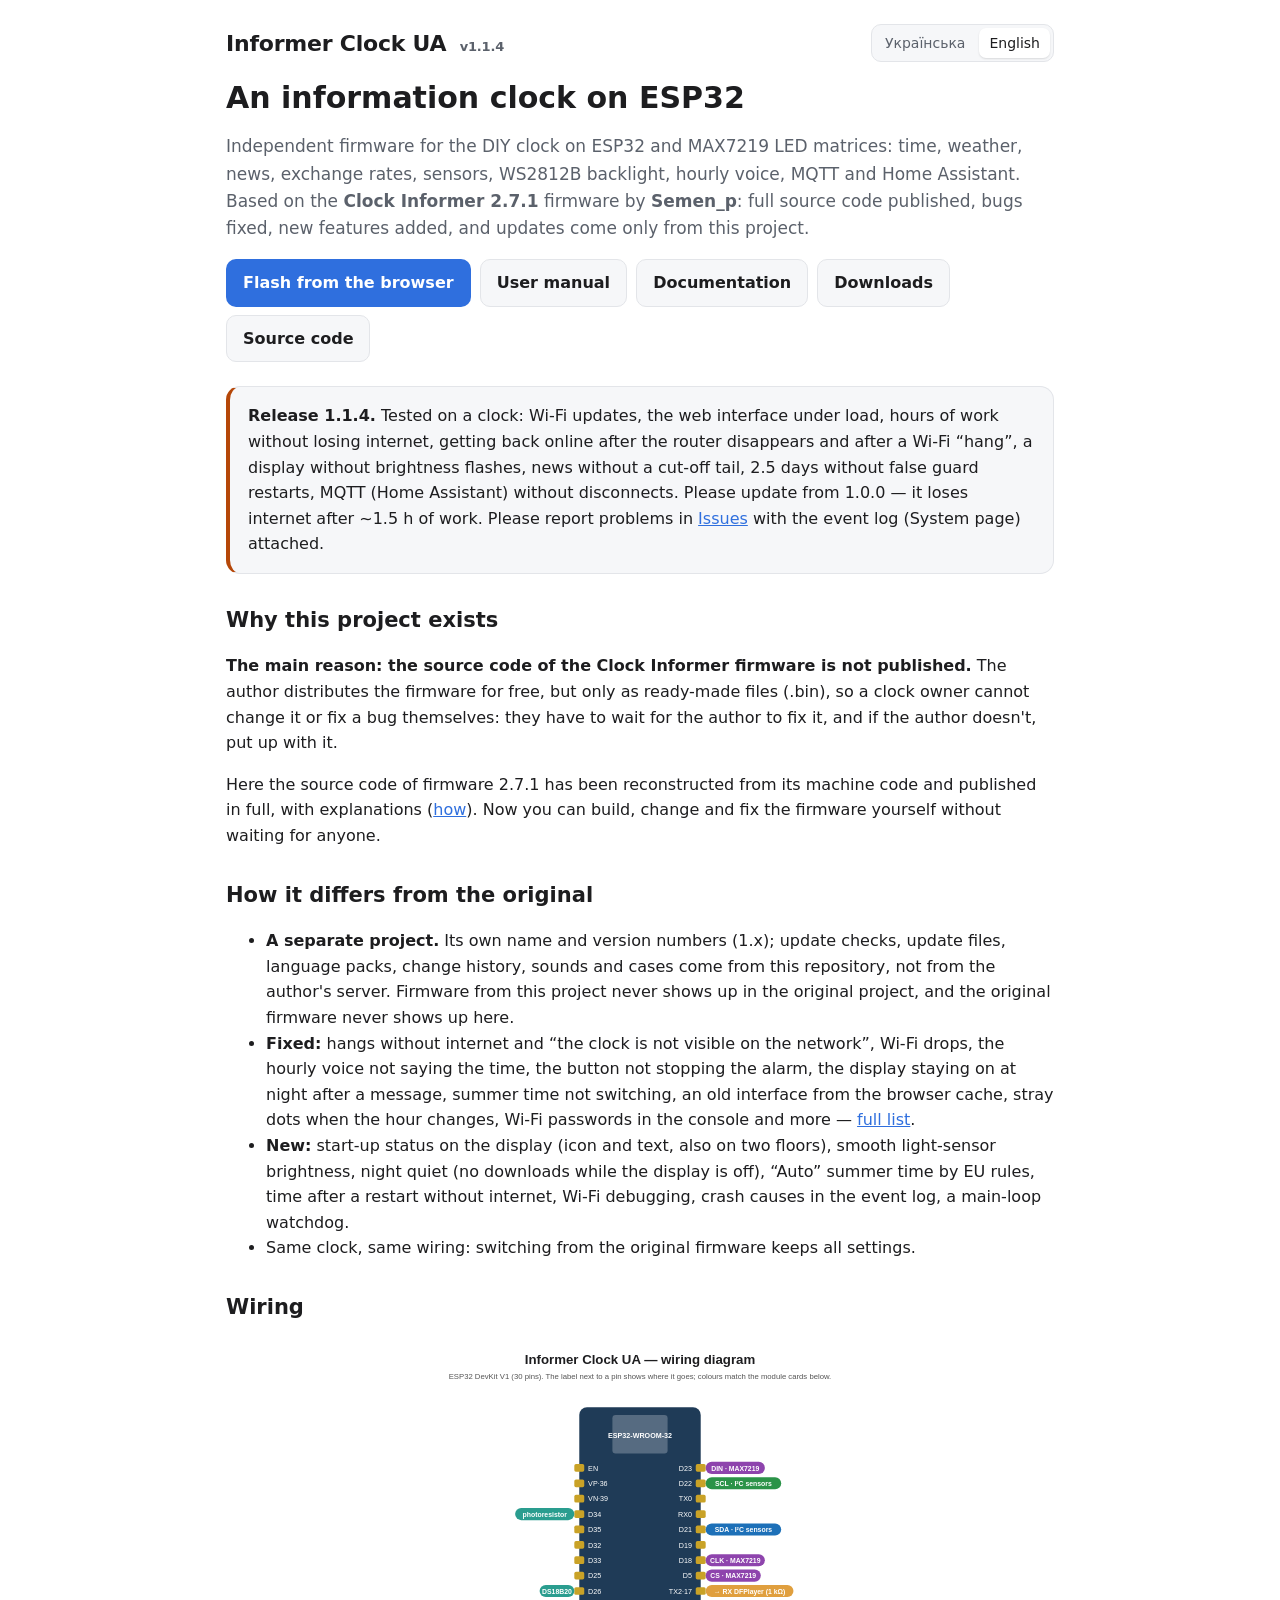
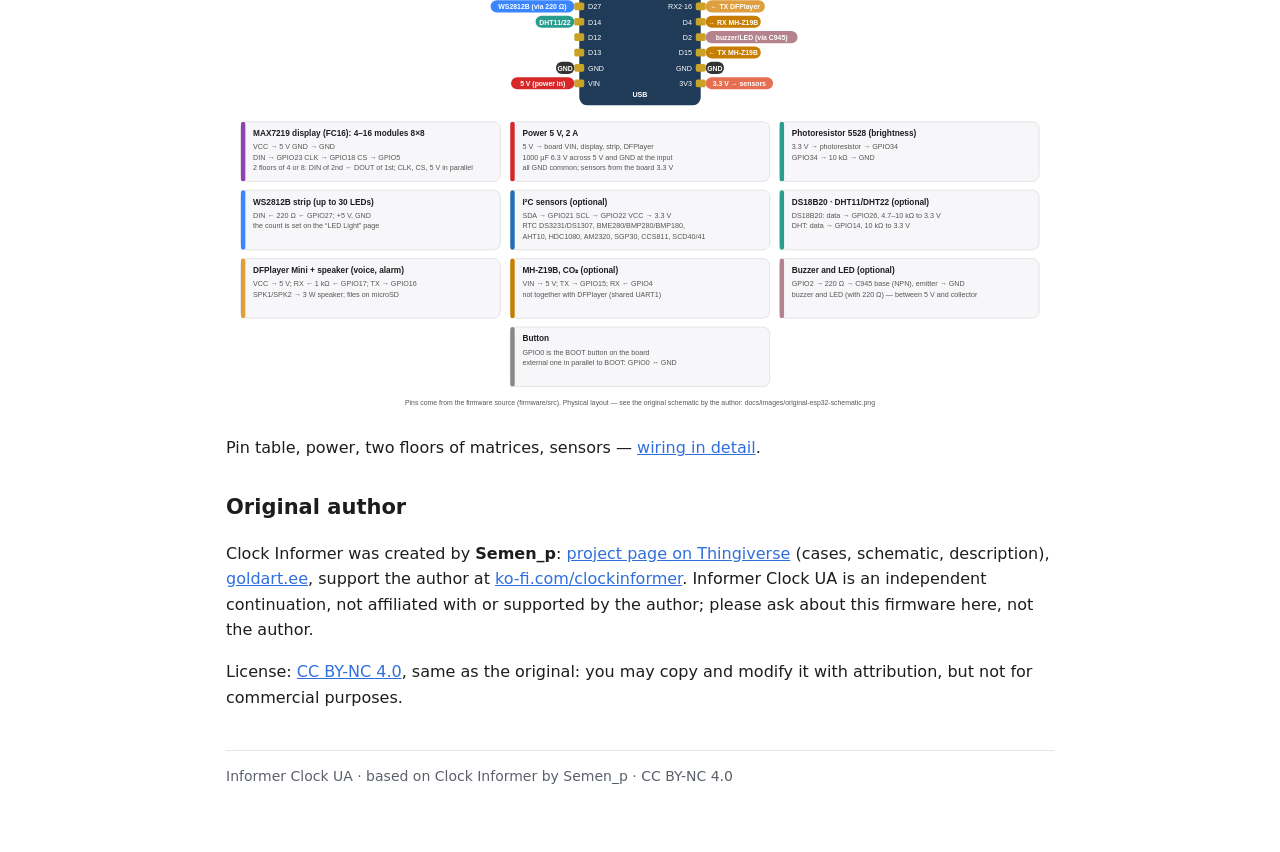
==== commit e0213bef: "Випуск 1.1.4: сторож циклу не перезапускає справний годинник (мітку циклу читав після часу — від'ємн" ====
--- a/docs/index.html
+++ b/docs/index.html
@@ -21,7 +21,7 @@
 
 <p><a class="btn" href="flasher/">Прошити з браузера</a> <a class="btn secondary" href="manual/">Інструкція користувача</a> <a class="btn secondary" href="https://github.com/roman885-85/informer-clock-ua/blob/main/docs/uk/README.md">Документація</a> <a class="btn secondary" href="https://github.com/roman885-85/informer-clock-ua/releases">Завантаження</a> <a class="btn secondary" href="https://github.com/roman885-85/informer-clock-ua">Вихідний код</a></p>
 
-<div class="card note"><b>Випуск 1.1.3.</b> Перевірено на годиннику: оновлення по Wi-Fi, веб-інтерфейс під навантаженням, години роботи без втрати інтернету, повернення до мережі після зникнення роутера й після «зависання» Wi-Fi, табло без спалахів яскравості, новини без обірваного хвоста. З 1.0.0 варто оновитися — через ~1,5 год роботи вона губить інтернет. Про помилки пишіть у <a href="https://github.com/roman885-85/informer-clock-ua/issues">Issues</a>, додавши журнал подій (сторінка System).</div>
+<div class="card note"><b>Випуск 1.1.4.</b> Перевірено на годиннику: оновлення по Wi-Fi, веб-інтерфейс під навантаженням, години роботи без втрати інтернету, повернення до мережі після зникнення роутера й після «зависання» Wi-Fi, табло без спалахів яскравості, новини без обірваного хвоста, 2,5 доби без хибних перезапусків сторожем, MQTT (Home Assistant) без розривів. З 1.0.0 варто оновитися — через ~1,5 год роботи вона губить інтернет. Про помилки пишіть у <a href="https://github.com/roman885-85/informer-clock-ua/issues">Issues</a>, додавши журнал подій (сторінка System).</div>
 
 <h2>Навіщо цей проєкт</h2>
 <p><b>Головна причина — вихідний код прошивки Clock Informer не опублікований.</b> Автор поширює прошивку безкоштовно, але лише готовими файлами (.bin), тож власник годинника не може сам змінити її чи виправити помилку: доводиться чекати, поки її виправить автор, а якщо автор її не виправляє — миритися з нею.</p>
@@ -51,7 +51,7 @@
 
 <p><a class="btn" href="flasher/">Flash from the browser</a> <a class="btn secondary" href="manual/">User manual</a> <a class="btn secondary" href="https://github.com/roman885-85/informer-clock-ua/blob/main/docs/en/README.md">Documentation</a> <a class="btn secondary" href="https://github.com/roman885-85/informer-clock-ua/releases">Downloads</a> <a class="btn secondary" href="https://github.com/roman885-85/informer-clock-ua">Source code</a></p>
 
-<div class="card note"><b>Release 1.1.3.</b> Tested on a clock: Wi-Fi updates, the web interface under load, hours of work without losing internet, getting back online after the router disappears and after a Wi-Fi “hang”, a display without brightness flashes, news without a cut-off tail. Please update from 1.0.0 — it loses internet after ~1.5 h of work. Please report problems in <a href="https://github.com/roman885-85/informer-clock-ua/issues">Issues</a> with the event log (System page) attached.</div>
+<div class="card note"><b>Release 1.1.4.</b> Tested on a clock: Wi-Fi updates, the web interface under load, hours of work without losing internet, getting back online after the router disappears and after a Wi-Fi “hang”, a display without brightness flashes, news without a cut-off tail, 2.5 days without false guard restarts, MQTT (Home Assistant) without disconnects. Please update from 1.0.0 — it loses internet after ~1.5 h of work. Please report problems in <a href="https://github.com/roman885-85/informer-clock-ua/issues">Issues</a> with the event log (System page) attached.</div>
 
 <h2>Why this project exists</h2>
 <p><b>The main reason: the source code of the Clock Informer firmware is not published.</b> The author distributes the firmware for free, but only as ready-made files (.bin), so a clock owner cannot change it or fix a bug themselves: they have to wait for the author to fix it, and if the author doesn't, put up with it.</p>
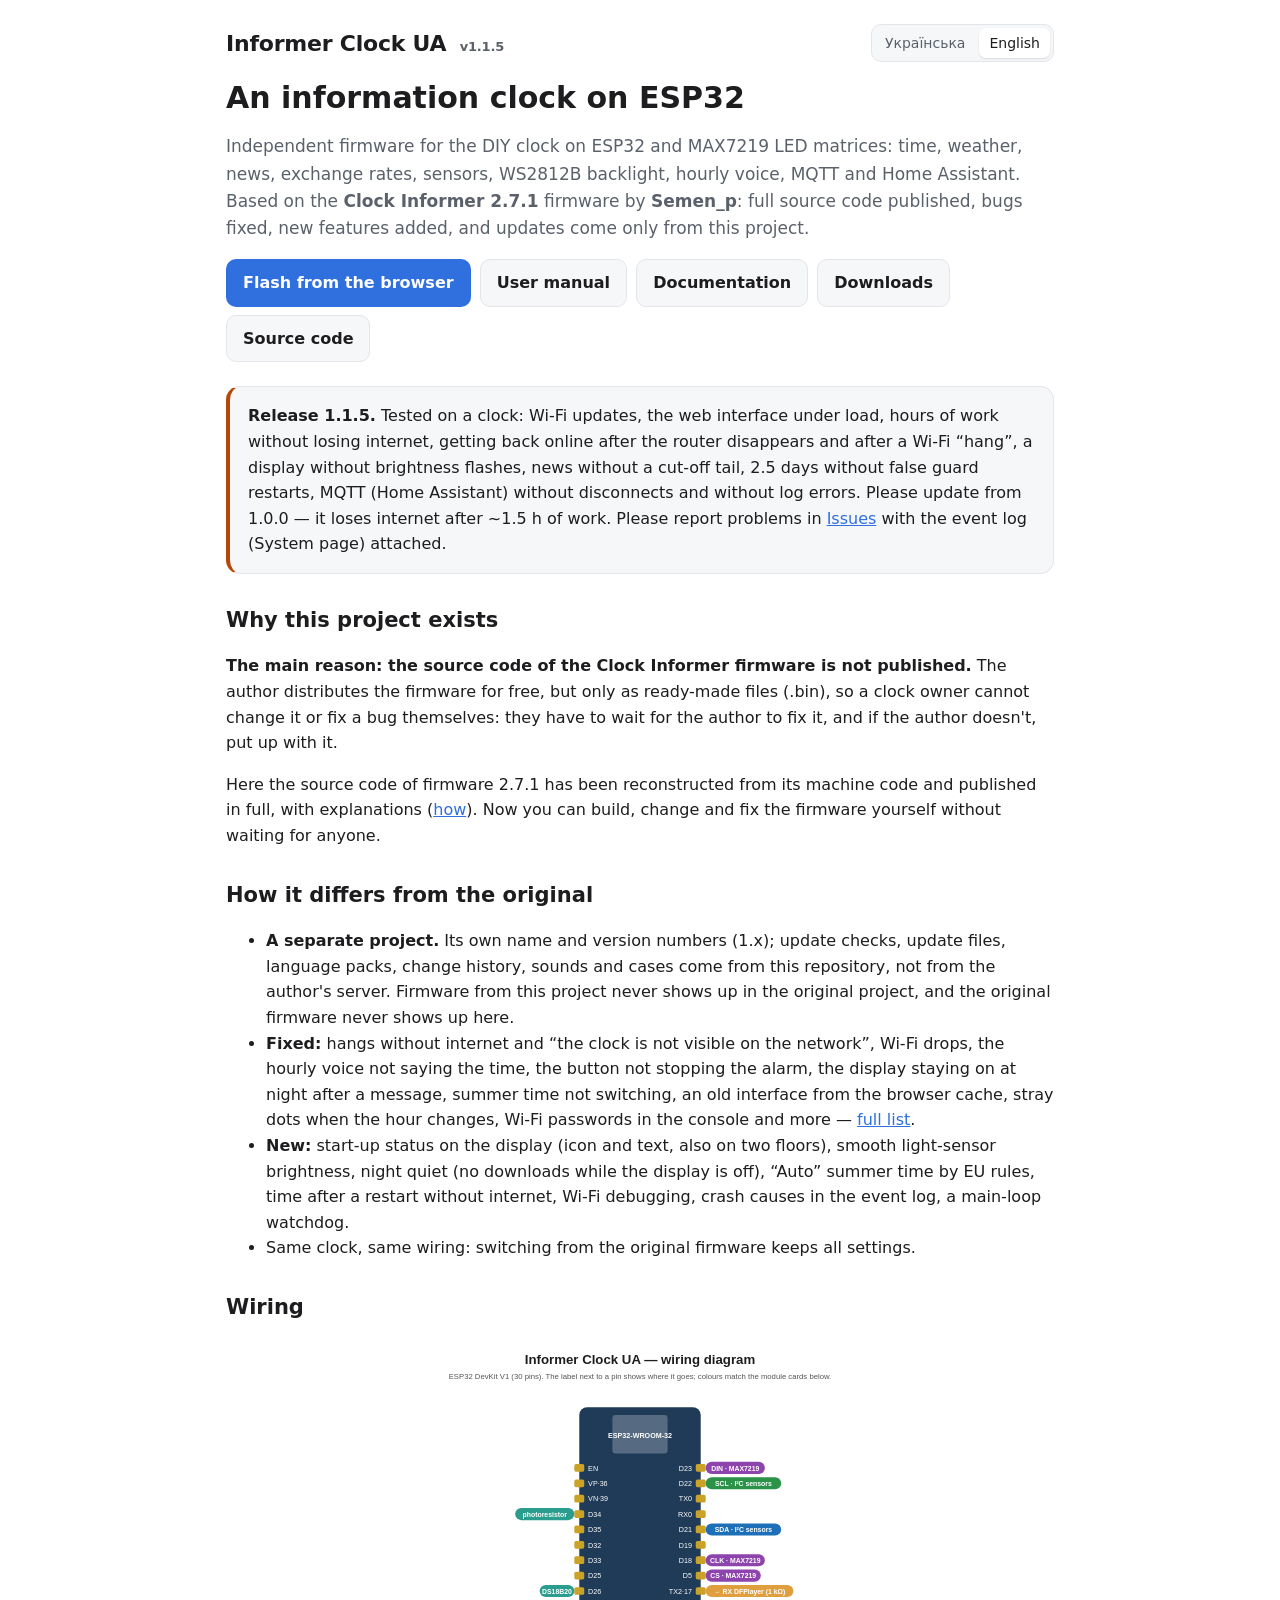
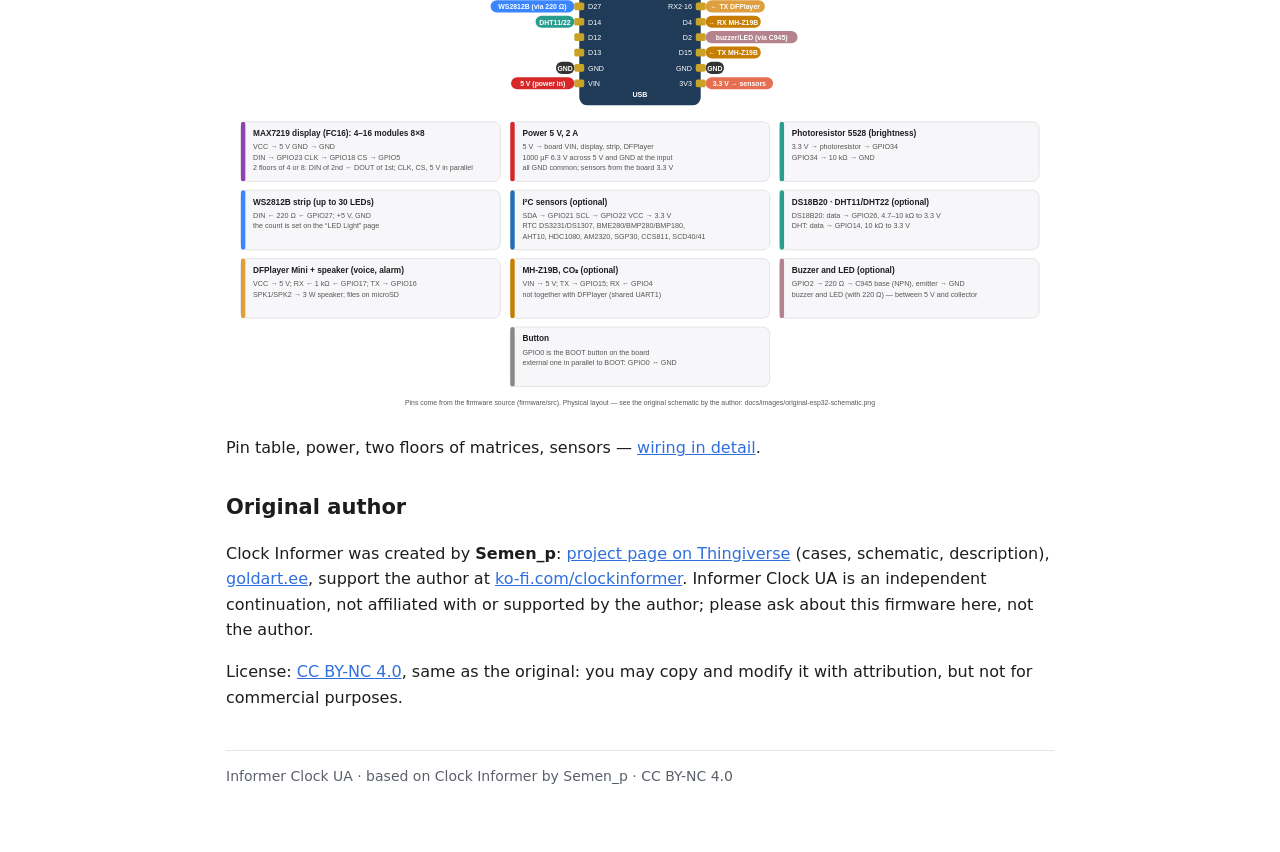
==== commit de3803a9: "Випуск 1.1.5: Home Assistant — годинник більше не публікує порожню дату «Set date» (у журналі HA бул" ====
--- a/docs/index.html
+++ b/docs/index.html
@@ -21,7 +21,7 @@
 
 <p><a class="btn" href="flasher/">Прошити з браузера</a> <a class="btn secondary" href="manual/">Інструкція користувача</a> <a class="btn secondary" href="https://github.com/roman885-85/informer-clock-ua/blob/main/docs/uk/README.md">Документація</a> <a class="btn secondary" href="https://github.com/roman885-85/informer-clock-ua/releases">Завантаження</a> <a class="btn secondary" href="https://github.com/roman885-85/informer-clock-ua">Вихідний код</a></p>
 
-<div class="card note"><b>Випуск 1.1.4.</b> Перевірено на годиннику: оновлення по Wi-Fi, веб-інтерфейс під навантаженням, години роботи без втрати інтернету, повернення до мережі після зникнення роутера й після «зависання» Wi-Fi, табло без спалахів яскравості, новини без обірваного хвоста, 2,5 доби без хибних перезапусків сторожем, MQTT (Home Assistant) без розривів. З 1.0.0 варто оновитися — через ~1,5 год роботи вона губить інтернет. Про помилки пишіть у <a href="https://github.com/roman885-85/informer-clock-ua/issues">Issues</a>, додавши журнал подій (сторінка System).</div>
+<div class="card note"><b>Випуск 1.1.5.</b> Перевірено на годиннику: оновлення по Wi-Fi, веб-інтерфейс під навантаженням, години роботи без втрати інтернету, повернення до мережі після зникнення роутера й після «зависання» Wi-Fi, табло без спалахів яскравості, новини без обірваного хвоста, 2,5 доби без хибних перезапусків сторожем, MQTT (Home Assistant) без розривів і без помилок у журналі. З 1.0.0 варто оновитися — через ~1,5 год роботи вона губить інтернет. Про помилки пишіть у <a href="https://github.com/roman885-85/informer-clock-ua/issues">Issues</a>, додавши журнал подій (сторінка System).</div>
 
 <h2>Навіщо цей проєкт</h2>
 <p><b>Головна причина — вихідний код прошивки Clock Informer не опублікований.</b> Автор поширює прошивку безкоштовно, але лише готовими файлами (.bin), тож власник годинника не може сам змінити її чи виправити помилку: доводиться чекати, поки її виправить автор, а якщо автор її не виправляє — миритися з нею.</p>
@@ -51,7 +51,7 @@
 
 <p><a class="btn" href="flasher/">Flash from the browser</a> <a class="btn secondary" href="manual/">User manual</a> <a class="btn secondary" href="https://github.com/roman885-85/informer-clock-ua/blob/main/docs/en/README.md">Documentation</a> <a class="btn secondary" href="https://github.com/roman885-85/informer-clock-ua/releases">Downloads</a> <a class="btn secondary" href="https://github.com/roman885-85/informer-clock-ua">Source code</a></p>
 
-<div class="card note"><b>Release 1.1.4.</b> Tested on a clock: Wi-Fi updates, the web interface under load, hours of work without losing internet, getting back online after the router disappears and after a Wi-Fi “hang”, a display without brightness flashes, news without a cut-off tail, 2.5 days without false guard restarts, MQTT (Home Assistant) without disconnects. Please update from 1.0.0 — it loses internet after ~1.5 h of work. Please report problems in <a href="https://github.com/roman885-85/informer-clock-ua/issues">Issues</a> with the event log (System page) attached.</div>
+<div class="card note"><b>Release 1.1.5.</b> Tested on a clock: Wi-Fi updates, the web interface under load, hours of work without losing internet, getting back online after the router disappears and after a Wi-Fi “hang”, a display without brightness flashes, news without a cut-off tail, 2.5 days without false guard restarts, MQTT (Home Assistant) without disconnects and without log errors. Please update from 1.0.0 — it loses internet after ~1.5 h of work. Please report problems in <a href="https://github.com/roman885-85/informer-clock-ua/issues">Issues</a> with the event log (System page) attached.</div>
 
 <h2>Why this project exists</h2>
 <p><b>The main reason: the source code of the Clock Informer firmware is not published.</b> The author distributes the firmware for free, but only as ready-made files (.bin), so a clock owner cannot change it or fix a bug themselves: they have to wait for the author to fix it, and if the author doesn't, put up with it.</p>
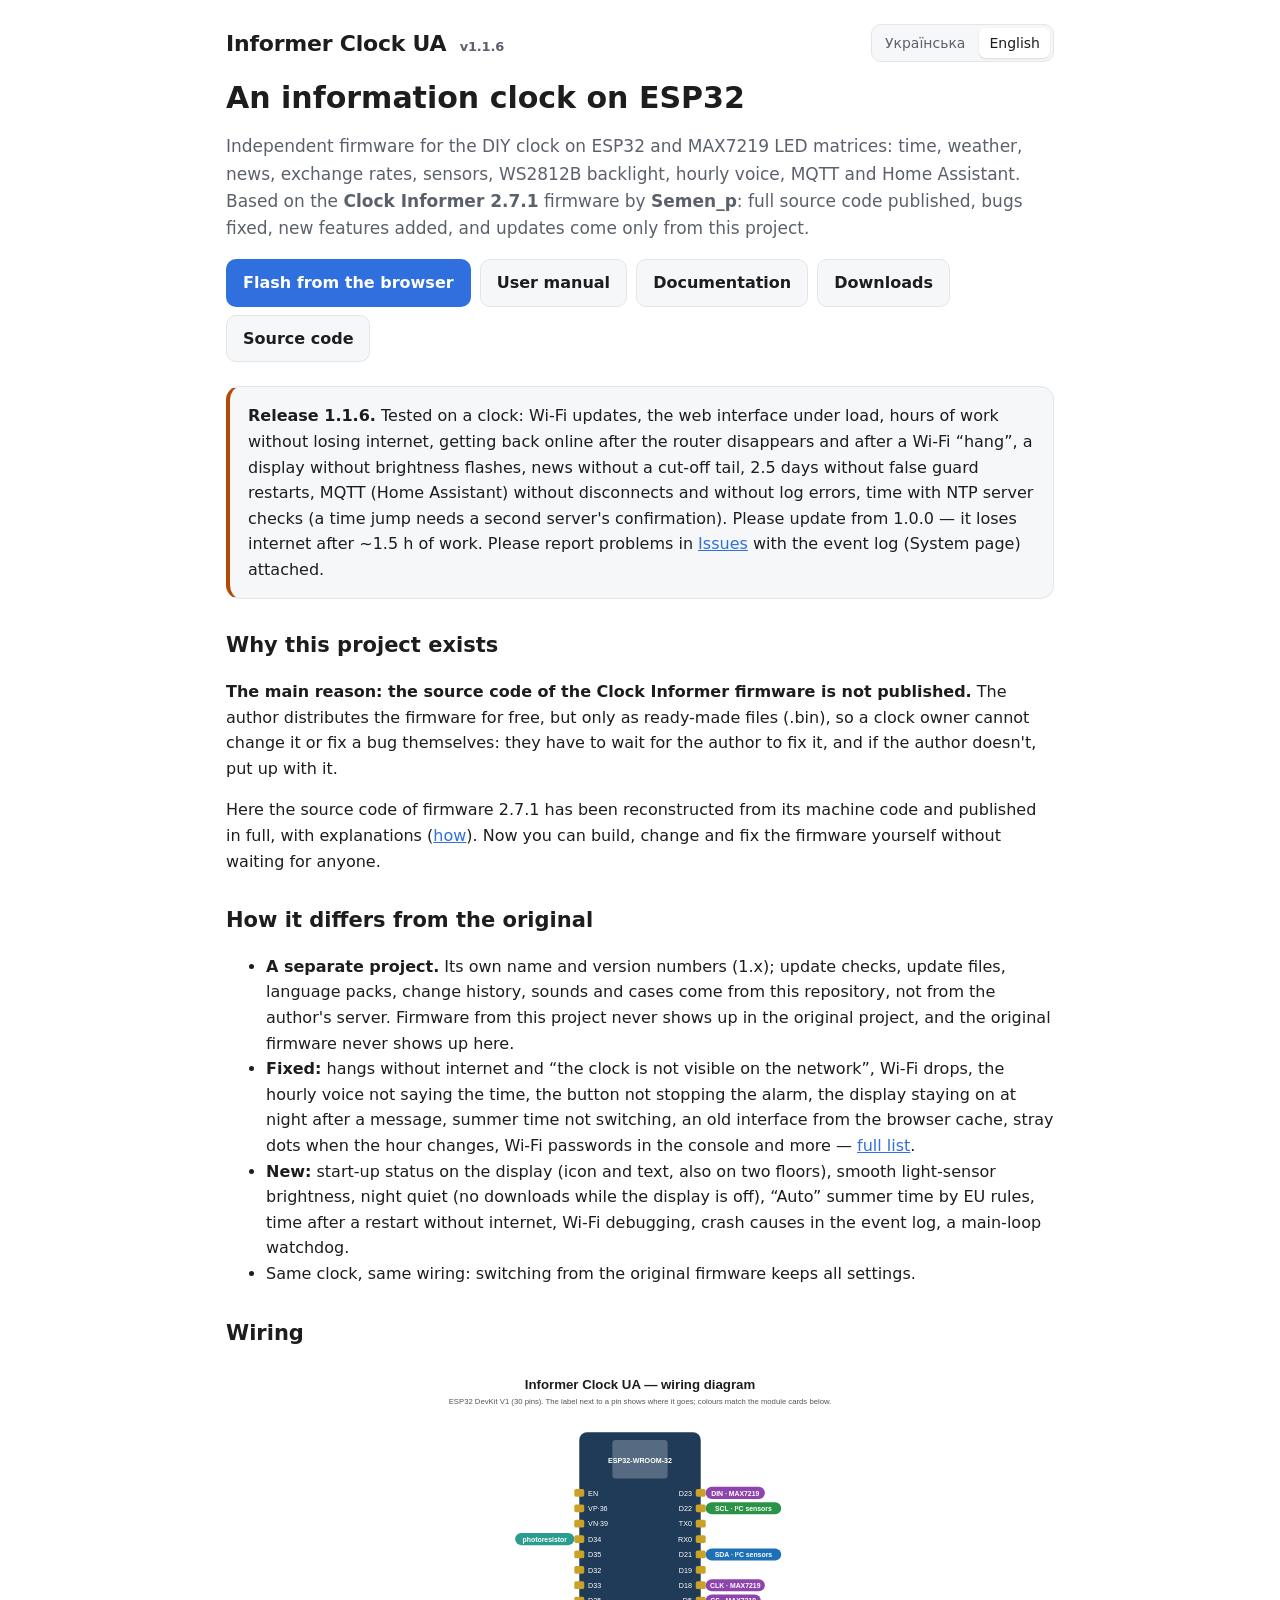
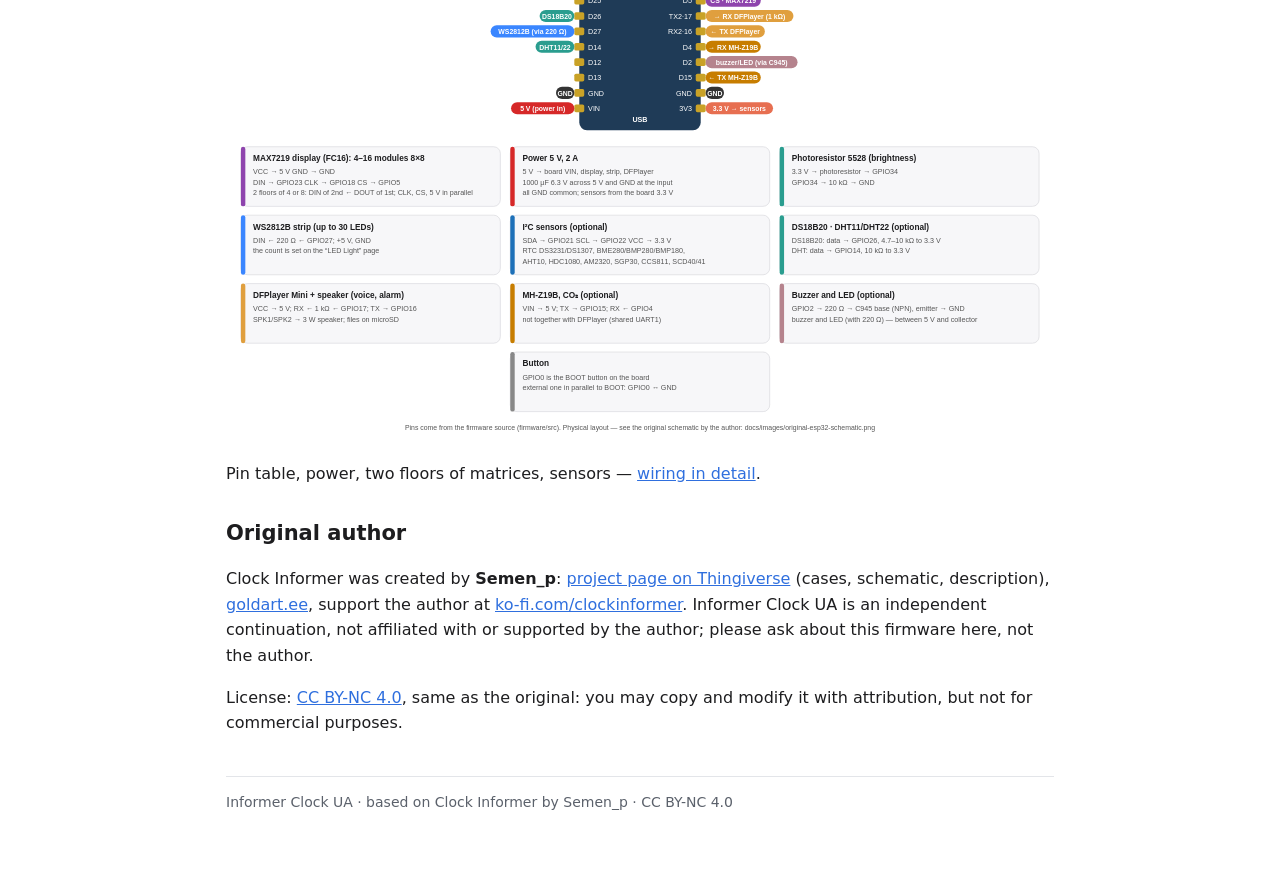
==== commit a5d54155: "Випуск 1.1.6: час не стрибає через сервер NTP з хибним годинником — власний клієнт NTP з перевірками" ====
--- a/docs/index.html
+++ b/docs/index.html
@@ -21,7 +21,7 @@
 
 <p><a class="btn" href="flasher/">Прошити з браузера</a> <a class="btn secondary" href="manual/">Інструкція користувача</a> <a class="btn secondary" href="https://github.com/roman885-85/informer-clock-ua/blob/main/docs/uk/README.md">Документація</a> <a class="btn secondary" href="https://github.com/roman885-85/informer-clock-ua/releases">Завантаження</a> <a class="btn secondary" href="https://github.com/roman885-85/informer-clock-ua">Вихідний код</a></p>
 
-<div class="card note"><b>Випуск 1.1.5.</b> Перевірено на годиннику: оновлення по Wi-Fi, веб-інтерфейс під навантаженням, години роботи без втрати інтернету, повернення до мережі після зникнення роутера й після «зависання» Wi-Fi, табло без спалахів яскравості, новини без обірваного хвоста, 2,5 доби без хибних перезапусків сторожем, MQTT (Home Assistant) без розривів і без помилок у журналі. З 1.0.0 варто оновитися — через ~1,5 год роботи вона губить інтернет. Про помилки пишіть у <a href="https://github.com/roman885-85/informer-clock-ua/issues">Issues</a>, додавши журнал подій (сторінка System).</div>
+<div class="card note"><b>Випуск 1.1.6.</b> Перевірено на годиннику: оновлення по Wi-Fi, веб-інтерфейс під навантаженням, години роботи без втрати інтернету, повернення до мережі після зникнення роутера й після «зависання» Wi-Fi, табло без спалахів яскравості, новини без обірваного хвоста, 2,5 доби без хибних перезапусків сторожем, MQTT (Home Assistant) без розривів і без помилок у журналі, час із перевіркою серверів NTP (стрибок часу підтверджує другий сервер). З 1.0.0 варто оновитися — через ~1,5 год роботи вона губить інтернет. Про помилки пишіть у <a href="https://github.com/roman885-85/informer-clock-ua/issues">Issues</a>, додавши журнал подій (сторінка System).</div>
 
 <h2>Навіщо цей проєкт</h2>
 <p><b>Головна причина — вихідний код прошивки Clock Informer не опублікований.</b> Автор поширює прошивку безкоштовно, але лише готовими файлами (.bin), тож власник годинника не може сам змінити її чи виправити помилку: доводиться чекати, поки її виправить автор, а якщо автор її не виправляє — миритися з нею.</p>
@@ -51,7 +51,7 @@
 
 <p><a class="btn" href="flasher/">Flash from the browser</a> <a class="btn secondary" href="manual/">User manual</a> <a class="btn secondary" href="https://github.com/roman885-85/informer-clock-ua/blob/main/docs/en/README.md">Documentation</a> <a class="btn secondary" href="https://github.com/roman885-85/informer-clock-ua/releases">Downloads</a> <a class="btn secondary" href="https://github.com/roman885-85/informer-clock-ua">Source code</a></p>
 
-<div class="card note"><b>Release 1.1.5.</b> Tested on a clock: Wi-Fi updates, the web interface under load, hours of work without losing internet, getting back online after the router disappears and after a Wi-Fi “hang”, a display without brightness flashes, news without a cut-off tail, 2.5 days without false guard restarts, MQTT (Home Assistant) without disconnects and without log errors. Please update from 1.0.0 — it loses internet after ~1.5 h of work. Please report problems in <a href="https://github.com/roman885-85/informer-clock-ua/issues">Issues</a> with the event log (System page) attached.</div>
+<div class="card note"><b>Release 1.1.6.</b> Tested on a clock: Wi-Fi updates, the web interface under load, hours of work without losing internet, getting back online after the router disappears and after a Wi-Fi “hang”, a display without brightness flashes, news without a cut-off tail, 2.5 days without false guard restarts, MQTT (Home Assistant) without disconnects and without log errors, time with NTP server checks (a time jump needs a second server's confirmation). Please update from 1.0.0 — it loses internet after ~1.5 h of work. Please report problems in <a href="https://github.com/roman885-85/informer-clock-ua/issues">Issues</a> with the event log (System page) attached.</div>
 
 <h2>Why this project exists</h2>
 <p><b>The main reason: the source code of the Clock Informer firmware is not published.</b> The author distributes the firmware for free, but only as ready-made files (.bin), so a clock owner cannot change it or fix a bug themselves: they have to wait for the author to fix it, and if the author doesn't, put up with it.</p>
